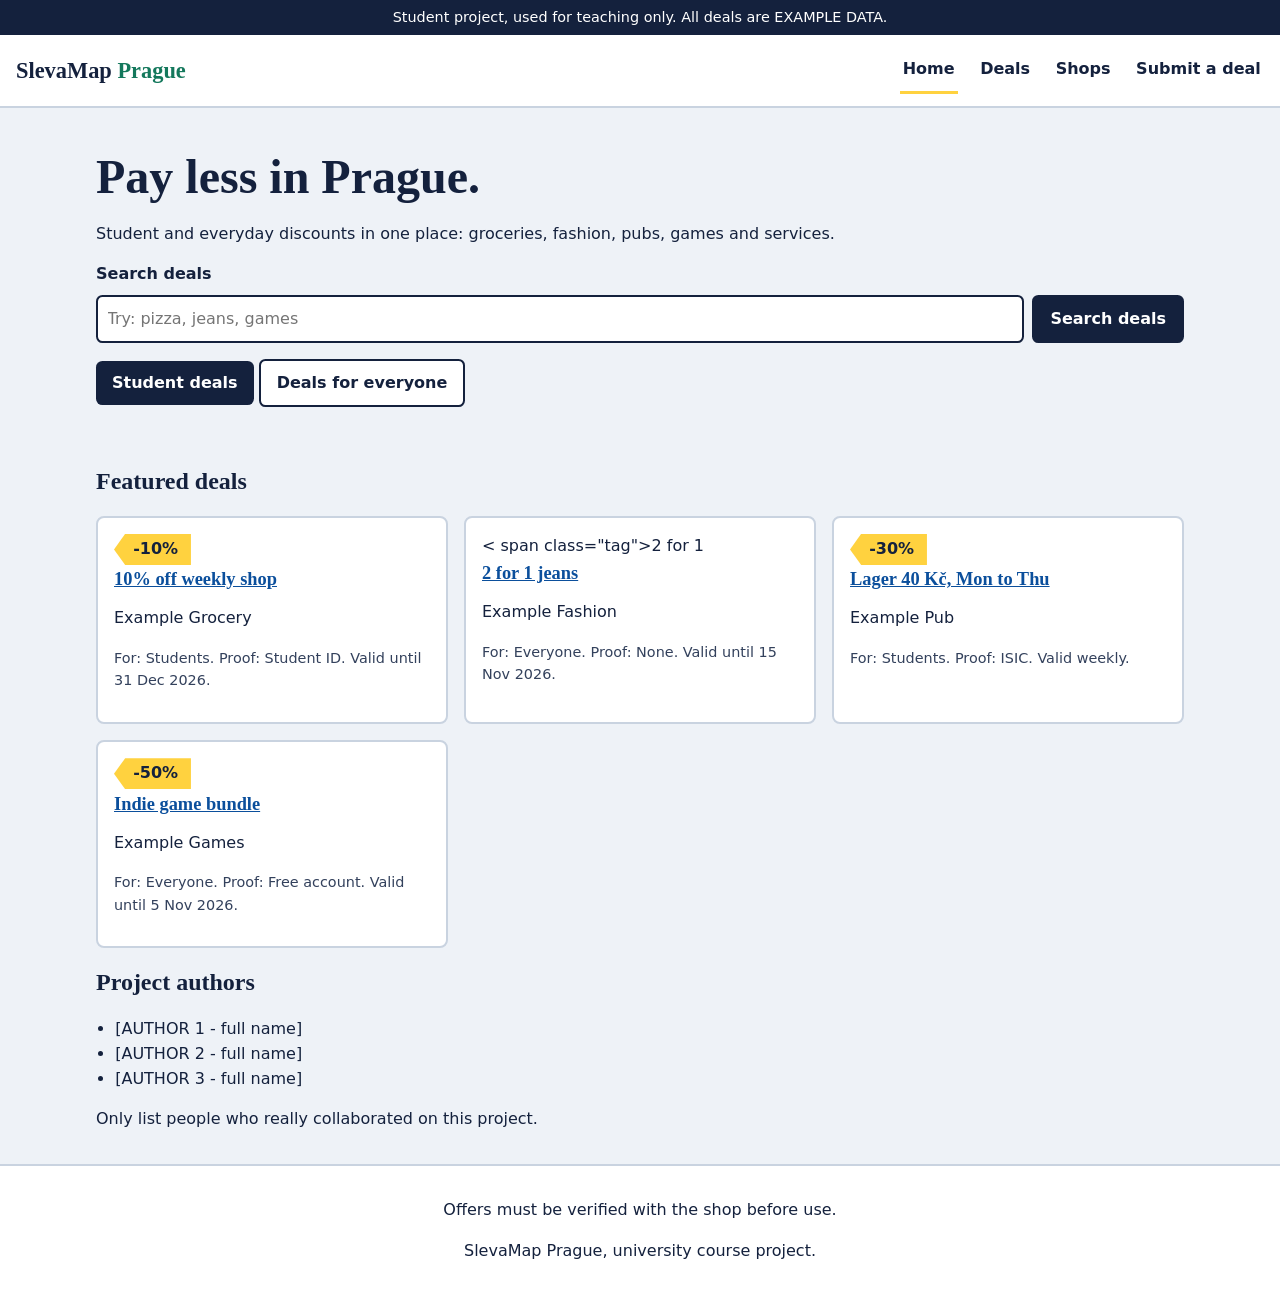
==== index.html @ b021d1d0 "Part 1: SlevaMap Prague prototype" ====
<!DOCTYPE html>
<html lang="en">
    <head>
        <meta charset="utf-8">
        <meta name="viewport" content="width=device-width, initial-scale=1">
<title>Home | SlevaMap Prague</title>
<meta name="description" content="Find student and regular discounts in Prague.">
<link rel="stylesheet" href="css/style.css">
</head>
<body>
<a class="skip" href="#main">Skip to content</a>
<p class="notice">Student project, used for teaching only. All deals are EXAMPLE DATA.</p>
<header class="top"><a class="logo" href="index.html">SlevaMap <span>Prague</span></a>
<button class="menu" aria-expanded="false" aria-controls="nav">Menu</button>
<nav id="nav" aria-label="Main"><ul><li><a href="index.html" aria-current="page">
    Home</a></li><li><a href="deals.html">Deals</a></li><li><a href="shops.html">
        Shops</a></li><li><a href="submit.html">Submit a deal</a></li></ul></nav></header>
<main id="main">
    <section class="hero">
        <h1>Pay less in Prague.</h1>
    <p>Student and everyday discounts in one place: groceries, fashion, pubs, games and services.</p>
<form class="search" action="deals.html" role="search">
    <label for="q">Search deals</label>
    <input id="q" name="q" type="search" placeholder="Try: pizza, jeans, games">
    <button>Search deals</button>
</form>
<p>
    <a class="btn" href="deals.html#student">Student deals</a>
     <a class="btn alt" href="deals.html#everyone">Deals for everyone</a></p></section>
<section aria-labelledby="f">
    <h2 id="f">Featured deals</h2>
    <ul class="grid">
        <li class="deal" data-cat="grocery" data-aud="student">
            <span class="tag">-10%</span>
            <h3>
                <a href="deal.html">10% off weekly shop</a>
            </h3>
<p>Example Grocery</p>
<p class="meta">For: Students. Proof: Student ID. Valid until 31 Dec 2026.</p>
</li><li class="deal" data-cat="fashion" data-aud="everyone"><
    span class="tag">2 for 1</span>
    <h3><a href="deal.html">2 for 1 jeans</a></h3>
<p>Example Fashion</p
    ><p class="meta">For: Everyone. Proof: None. Valid until 15 Nov 2026.</p></li>
    <li class="deal" data-cat="food" data-aud="student">
        <span class="tag">-30%</span>
        <h3><a href="deal.html">Lager 40 Kč, Mon to Thu</a></h3>
<p>Example Pub</p>
<p class="meta">For: Students. Proof: ISIC. Valid weekly.</p></li>
<li class="deal" data-cat="games" data-aud="everyone">
    <span class="tag">-50%</span>
    <h3><a href="deal.html">Indie game bundle</a></h3>
<p>Example Games</p>
<p class="meta">For: Everyone. Proof: Free account. Valid until 5 Nov 2026.</p></li></ul></section>
<section aria-labelledby="a">
    <h2 id="a">Project authors</h2><ul class="authors"><li>[AUTHOR 1 - full name]</li><li>[AUTHOR 2 - full name]</li><li>[AUTHOR 3 - full name]</li></ul>
<p>Only list people who really collaborated on this project.</p></section></main>
<footer><p>Offers must be verified with the shop before use.</p><p>SlevaMap Prague, university course project.</p></footer>
<script src="js/app.js"></script></body></html>
---- css/style.css ----
:root{--ink:#14213d;--bg:#eef2f7;--card:#fff;--tag:#ffd23f;--ok:#14785c;--line:#c9d3e0;font-size:100%}
*{box-sizing:border-box}
body{margin:0;font-family:system-ui,"Segoe UI",Arial,sans-serif;line-height:1.55;color:var(--ink);background:var(--bg)}
h1,h2,h3{font-family:Georgia,"Times New Roman",serif;line-height:1.2}
a{color:#0b4f9c}a:focus-visible,button:focus-visible,input:focus-visible,select:focus-visible{outline:3px solid #0b4f9c;outline-offset:2px}
.skip{position:absolute;left:-999px}.skip:focus{left:.5rem;top:.5rem;background:#fff;padding:.5rem;z-index:9}
.notice{margin:0;padding:.4rem 1rem;background:var(--ink);color:#fff;font-size:.9rem;text-align:center}
.top{display:flex;flex-wrap:wrap;align-items:center;justify-content:space-between;padding:.75rem 1rem;background:#fff;border-bottom:2px solid var(--line)}
.logo{font:700 1.4rem Georgia,serif;color:var(--ink);text-decoration:none}.logo span{color:var(--ok)}
.menu{font:inherit;padding:.4rem .8rem;border:2px solid var(--ink);background:#fff;border-radius:.4rem}
#nav{display:none;width:100%}#nav.open{display:block}#nav ul{list-style:none;margin:.5rem 0 0;padding:0}
#nav a{display:block;padding:.6rem .2rem;color:var(--ink);text-decoration:none;font-weight:600}#nav a[aria-current]{border-bottom:3px solid var(--tag)}
main{max-width:70rem;margin:0 auto;padding:1rem}
.hero{padding:1.5rem 0}.hero h1{font-size:2.2rem;margin:0 0 .5rem}
.search{display:flex;flex-wrap:wrap;gap:.5rem;margin:1rem 0}.search label{width:100%;font-weight:600}.search input{flex:1 1 12rem}
input,select,button{font:inherit;padding:.6rem;border:2px solid var(--ink);border-radius:.4rem;background:#fff;min-height:2.75rem}
.btn,.search button{display:inline-block;background:var(--ink);color:#fff;text-decoration:none;padding:.6rem 1rem;border-radius:.4rem;font-weight:600;cursor:pointer}
.btn.alt{background:#fff;color:var(--ink);border:2px solid var(--ink)}
.grid{list-style:none;padding:0;display:grid;gap:1rem;grid-template-columns:1fr}
.deal{position:relative;background:var(--card);border:2px solid var(--line);border-radius:.5rem;padding:1rem}
.deal h3,.deal h2{margin:.2rem 0;font-size:1.15rem}.meta{font-size:.9rem;color:#33415c}
.tag{display:inline-block;background:var(--tag);padding:.2rem .8rem .2rem 1.2rem;font-weight:700;clip-path:polygon(.7rem 0,100% 0,100% 100%,.7rem 100%,0 50%)}
.filters{display:flex;flex-wrap:wrap;gap:1rem}.filters div{display:flex;flex-direction:column}
.split{display:grid;gap:1.5rem}.map,aside{background:#fff;border:2px dashed var(--line);padding:1rem;border-radius:.5rem}
.form{display:flex;flex-direction:column;gap:.4rem}.form label{font-weight:600;margin-top:.4rem}
.detail{display:grid;gap:1.5rem}.authors{padding-left:1.2rem}
footer{padding:1rem;text-align:center;border-top:2px solid var(--line);background:#fff}
@media(min-width:48em){.menu{display:none}#nav{display:block;width:auto}#nav ul{display:flex;gap:1.2rem;margin:0}
.grid{grid-template-columns:repeat(2,1fr)}.split{grid-template-columns:2fr 1fr}.detail{grid-template-columns:2fr 1fr}.hero h1{font-size:3rem}}
@media(min-width:75em){.grid{grid-template-columns:repeat(3,1fr)}}
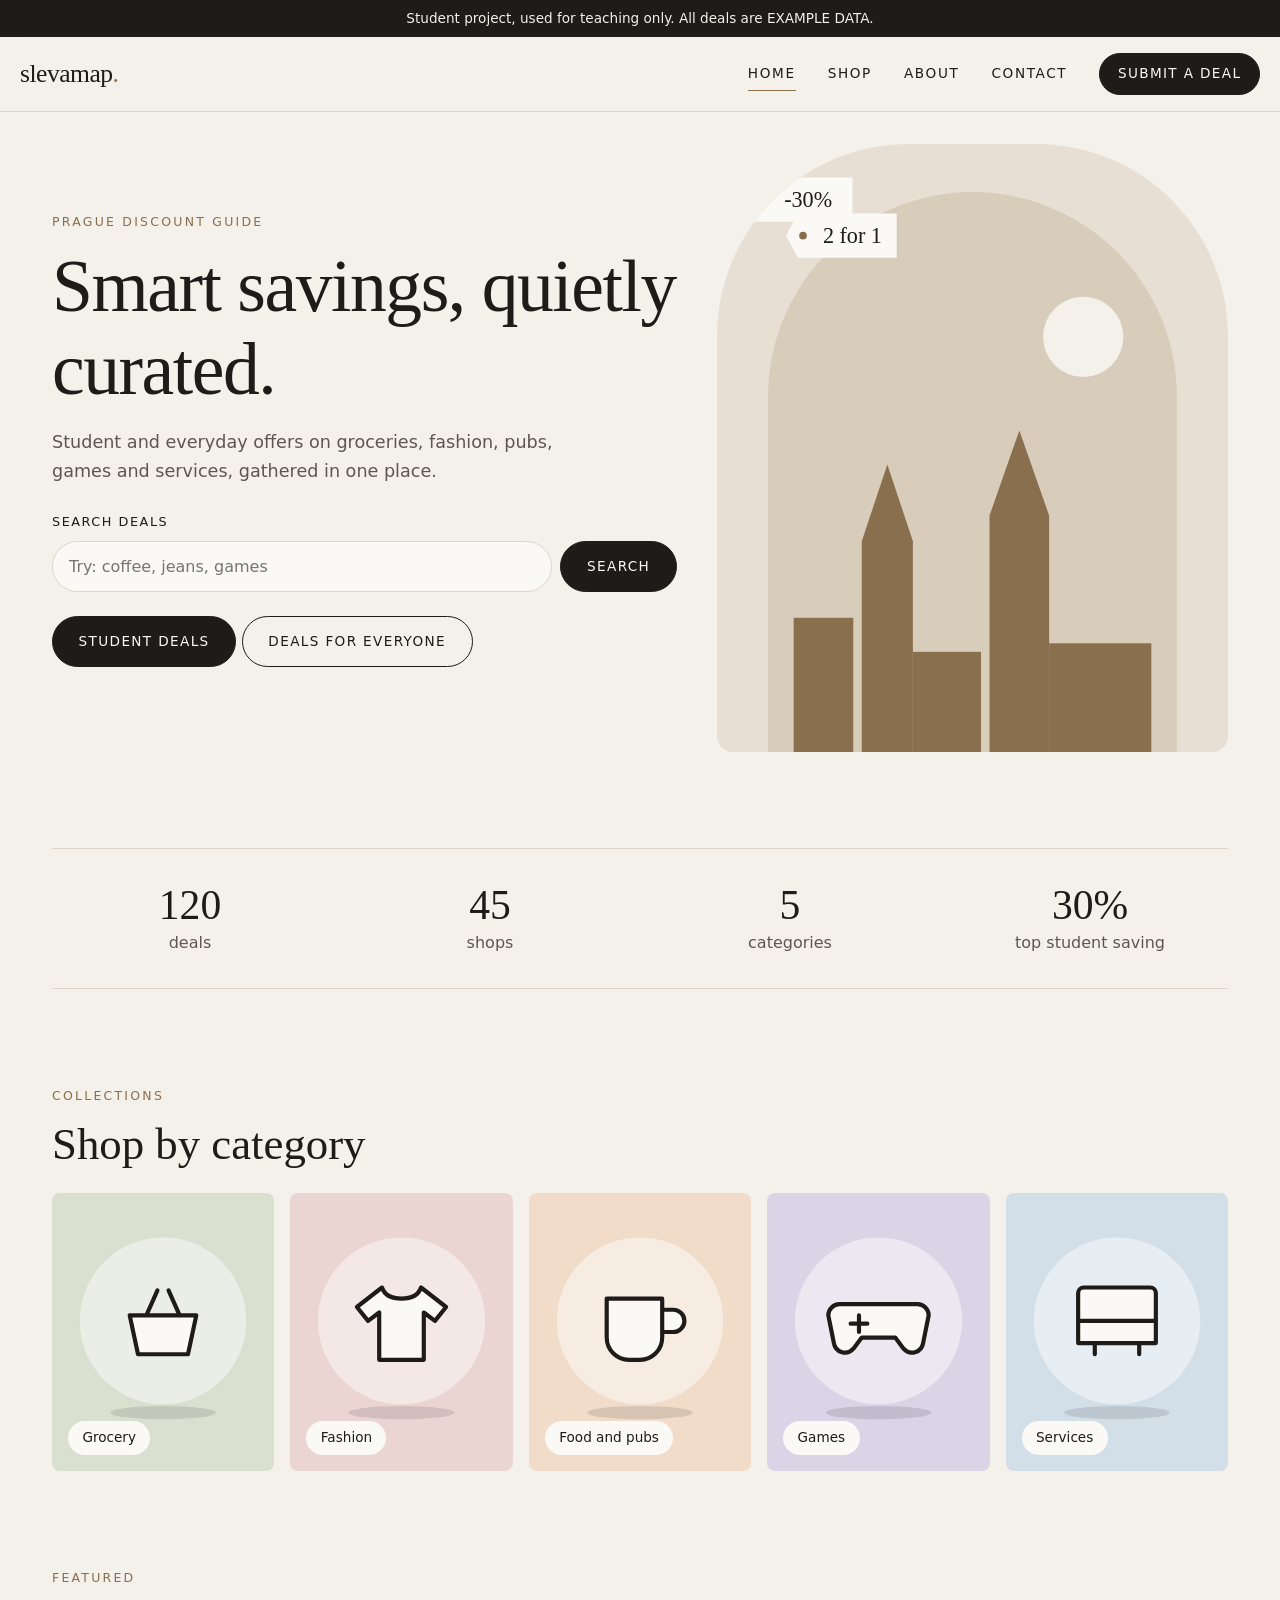
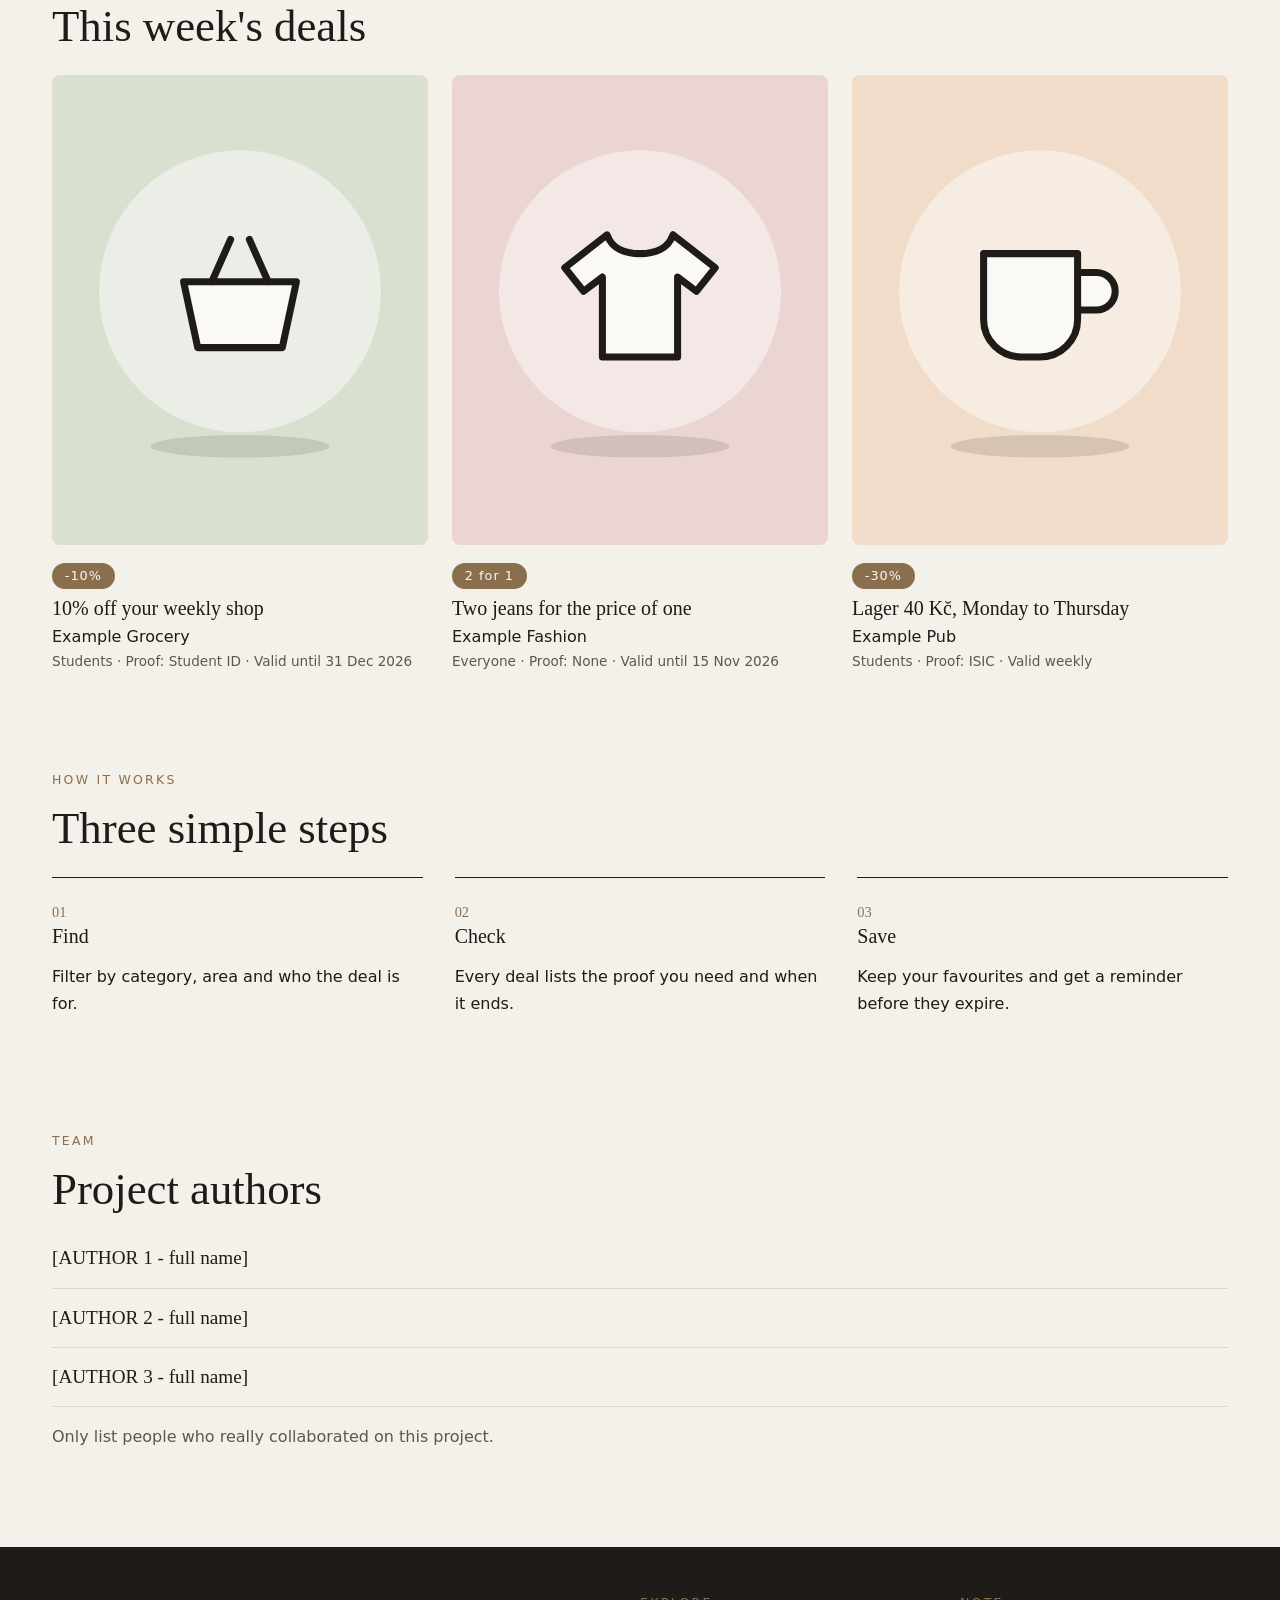
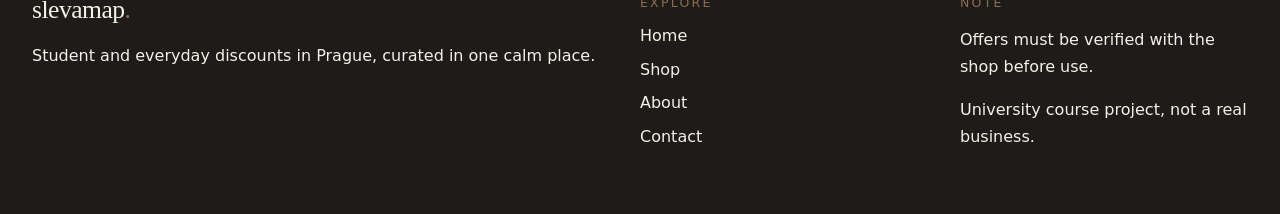
==== commit 10e54edd: "Part 1: SlevaMap Prague prototype" ====
--- a/index.html
+++ b/index.html
@@ -1,59 +1,26 @@
 <!DOCTYPE html>
-<html lang="en">
-    <head>
-        <meta charset="utf-8">
-        <meta name="viewport" content="width=device-width, initial-scale=1">
-<title>Home | SlevaMap Prague</title>
-<meta name="description" content="Find student and regular discounts in Prague.">
-<link rel="stylesheet" href="css/style.css">
-</head>
-<body>
+<html lang="en"><head><meta charset="utf-8"><meta name="viewport" content="width=device-width, initial-scale=1">
+<title>Home | SlevaMap Prague</title><meta name="description" content="Student and everyday discounts in Prague, curated in one calm place.">
+<link rel="stylesheet" href="css/style.css"></head><body>
 <a class="skip" href="#main">Skip to content</a>
 <p class="notice">Student project, used for teaching only. All deals are EXAMPLE DATA.</p>
-<header class="top"><a class="logo" href="index.html">SlevaMap <span>Prague</span></a>
+<header class="top"><a class="logo" href="index.html">slevamap<span>.</span></a>
 <button class="menu" aria-expanded="false" aria-controls="nav">Menu</button>
-<nav id="nav" aria-label="Main"><ul><li><a href="index.html" aria-current="page">
-    Home</a></li><li><a href="deals.html">Deals</a></li><li><a href="shops.html">
-        Shops</a></li><li><a href="submit.html">Submit a deal</a></li></ul></nav></header>
-<main id="main">
-    <section class="hero">
-        <h1>Pay less in Prague.</h1>
-    <p>Student and everyday discounts in one place: groceries, fashion, pubs, games and services.</p>
-<form class="search" action="deals.html" role="search">
-    <label for="q">Search deals</label>
-    <input id="q" name="q" type="search" placeholder="Try: pizza, jeans, games">
-    <button>Search deals</button>
-</form>
-<p>
-    <a class="btn" href="deals.html#student">Student deals</a>
-     <a class="btn alt" href="deals.html#everyone">Deals for everyone</a></p></section>
-<section aria-labelledby="f">
-    <h2 id="f">Featured deals</h2>
-    <ul class="grid">
-        <li class="deal" data-cat="grocery" data-aud="student">
-            <span class="tag">-10%</span>
-            <h3>
-                <a href="deal.html">10% off weekly shop</a>
-            </h3>
-<p>Example Grocery</p>
-<p class="meta">For: Students. Proof: Student ID. Valid until 31 Dec 2026.</p>
-</li><li class="deal" data-cat="fashion" data-aud="everyone"><
-    span class="tag">2 for 1</span>
-    <h3><a href="deal.html">2 for 1 jeans</a></h3>
-<p>Example Fashion</p
-    ><p class="meta">For: Everyone. Proof: None. Valid until 15 Nov 2026.</p></li>
-    <li class="deal" data-cat="food" data-aud="student">
-        <span class="tag">-30%</span>
-        <h3><a href="deal.html">Lager 40 Kč, Mon to Thu</a></h3>
-<p>Example Pub</p>
-<p class="meta">For: Students. Proof: ISIC. Valid weekly.</p></li>
-<li class="deal" data-cat="games" data-aud="everyone">
-    <span class="tag">-50%</span>
-    <h3><a href="deal.html">Indie game bundle</a></h3>
-<p>Example Games</p>
-<p class="meta">For: Everyone. Proof: Free account. Valid until 5 Nov 2026.</p></li></ul></section>
-<section aria-labelledby="a">
-    <h2 id="a">Project authors</h2><ul class="authors"><li>[AUTHOR 1 - full name]</li><li>[AUTHOR 2 - full name]</li><li>[AUTHOR 3 - full name]</li></ul>
-<p>Only list people who really collaborated on this project.</p></section></main>
-<footer><p>Offers must be verified with the shop before use.</p><p>SlevaMap Prague, university course project.</p></footer>
+<nav id="nav" aria-label="Main"><ul><li><a href="index.html" aria-current="page">Home</a></li><li><a href="deals.html">Shop</a></li><li><a href="about.html">About</a></li><li><a href="contact.html">Contact</a></li></ul><a class="btn small-btn" href="contact.html#submit">Submit a deal</a></nav></header>
+<main id="main"><section class="hero"><div class="hero-text"><p class="eyebrow">Prague discount guide</p><h1>Smart savings, quietly curated.</h1>
+<p>Student and everyday offers on groceries, fashion, pubs, games and services, gathered in one place.</p>
+<form class="search" action="deals.html" role="search"><label for="q">Search deals</label><input id="q" name="q" type="search" placeholder="Try: coffee, jeans, games"><button>Search</button></form>
+<p><a class="btn" href="deals.html#student">Student deals</a> <a class="btn alt" href="deals.html#everyone">Deals for everyone</a></p></div>
+<img class="hero-art" src="images/hero.svg" alt="Price tags floating over the Prague skyline" width="600" height="720"></section>
+<section class="stats" aria-label="Site numbers (example data)"><ul><li><strong data-count="120">0</strong>deals</li><li><strong data-count="45">0</strong>shops</li><li><strong data-count="5">0</strong>categories</li><li><strong data-count="30" data-suffix="%">0</strong>top student saving</li></ul></section>
+<section aria-labelledby="c"><p class="eyebrow">Collections</p><h2 id="c">Shop by category</h2><ul class="tiles"><li><a class="tile" href="deals.html#grocery"><img src="images/grocery-art.svg" alt="" width="400" height="500" loading="lazy"><span>Grocery</span></a></li><li><a class="tile" href="deals.html#fashion"><img src="images/fashion-art.svg" alt="" width="400" height="500" loading="lazy"><span>Fashion</span></a></li><li><a class="tile" href="deals.html#food"><img src="images/food-art.svg" alt="" width="400" height="500" loading="lazy"><span>Food and pubs</span></a></li><li><a class="tile" href="deals.html#games"><img src="images/games-art.svg" alt="" width="400" height="500" loading="lazy"><span>Games</span></a></li><li><a class="tile" href="deals.html#services"><img src="images/services-art.svg" alt="" width="400" height="500" loading="lazy"><span>Services</span></a></li></ul></section>
+<section aria-labelledby="f"><p class="eyebrow">Featured</p><h2 id="f">This week's deals</h2><ul class="grid"><li class="deal" data-cat="grocery" data-aud="student"><a class="media" href="deal.html" tabindex="-1" aria-hidden="true"><img src="images/grocery-art.svg" alt="" width="400" height="500" loading="lazy"></a>
+<div class="body"><span class="tag">-10%</span><h3><a href="deal.html">10% off your weekly shop</a></h3><p>Example Grocery</p><p class="meta">Students · Proof: Student ID · Valid until 31 Dec 2026</p></div></li><li class="deal" data-cat="fashion" data-aud="everyone"><a class="media" href="deal.html" tabindex="-1" aria-hidden="true"><img src="images/fashion-art.svg" alt="" width="400" height="500" loading="lazy"></a>
+<div class="body"><span class="tag">2 for 1</span><h3><a href="deal.html">Two jeans for the price of one</a></h3><p>Example Fashion</p><p class="meta">Everyone · Proof: None · Valid until 15 Nov 2026</p></div></li><li class="deal" data-cat="food" data-aud="student"><a class="media" href="deal.html" tabindex="-1" aria-hidden="true"><img src="images/food-art.svg" alt="" width="400" height="500" loading="lazy"></a>
+<div class="body"><span class="tag">-30%</span><h3><a href="deal.html">Lager 40 Kč, Monday to Thursday</a></h3><p>Example Pub</p><p class="meta">Students · Proof: ISIC · Valid weekly</p></div></li></ul></section>
+<section aria-labelledby="h"><p class="eyebrow">How it works</p><h2 id="h">Three simple steps</h2><ol class="steps"><li><span class="num">01</span><h3>Find</h3><p>Filter by category, area and who the deal is for.</p></li><li><span class="num">02</span><h3>Check</h3><p>Every deal lists the proof you need and when it ends.</p></li><li><span class="num">03</span><h3>Save</h3><p>Keep your favourites and get a reminder before they expire.</p></li></ol></section>
+<section aria-labelledby="a"><p class="eyebrow">Team</p><h2 id="a">Project authors</h2><ul class="authors"><li>[AUTHOR 1 - full name]</li><li>[AUTHOR 2 - full name]</li><li>[AUTHOR 3 - full name]</li></ul>
+<p class="muted">Only list people who really collaborated on this project.</p></section></main>
+<footer><div class="foot"><div><a class="logo" href="index.html">slevamap<span>.</span></a><p>Student and everyday discounts in Prague, curated in one calm place.</p></div>
+<nav aria-label="Footer"><h2>Explore</h2><ul><li><a href="index.html" aria-current="page">Home</a></li><li><a href="deals.html">Shop</a></li><li><a href="about.html">About</a></li><li><a href="contact.html">Contact</a></li></ul></nav><div><h2>Note</h2><p>Offers must be verified with the shop before use.</p><p>University course project, not a real business.</p></div></div></footer>
 <script src="js/app.js"></script></body></html>
--- a/css/style.css
+++ b/css/style.css
@@ -1,30 +1,148 @@
-:root{--ink:#14213d;--bg:#eef2f7;--card:#fff;--tag:#ffd23f;--ok:#14785c;--line:#c9d3e0;font-size:100%}
-*{box-sizing:border-box}
-body{margin:0;font-family:system-ui,"Segoe UI",Arial,sans-serif;line-height:1.55;color:var(--ink);background:var(--bg)}
-h1,h2,h3{font-family:Georgia,"Times New Roman",serif;line-height:1.2}
-a{color:#0b4f9c}a:focus-visible,button:focus-visible,input:focus-visible,select:focus-visible{outline:3px solid #0b4f9c;outline-offset:2px}
-.skip{position:absolute;left:-999px}.skip:focus{left:.5rem;top:.5rem;background:#fff;padding:.5rem;z-index:9}
-.notice{margin:0;padding:.4rem 1rem;background:var(--ink);color:#fff;font-size:.9rem;text-align:center}
-.top{display:flex;flex-wrap:wrap;align-items:center;justify-content:space-between;padding:.75rem 1rem;background:#fff;border-bottom:2px solid var(--line)}
-.logo{font:700 1.4rem Georgia,serif;color:var(--ink);text-decoration:none}.logo span{color:var(--ok)}
-.menu{font:inherit;padding:.4rem .8rem;border:2px solid var(--ink);background:#fff;border-radius:.4rem}
-#nav{display:none;width:100%}#nav.open{display:block}#nav ul{list-style:none;margin:.5rem 0 0;padding:0}
-#nav a{display:block;padding:.6rem .2rem;color:var(--ink);text-decoration:none;font-weight:600}#nav a[aria-current]{border-bottom:3px solid var(--tag)}
-main{max-width:70rem;margin:0 auto;padding:1rem}
-.hero{padding:1.5rem 0}.hero h1{font-size:2.2rem;margin:0 0 .5rem}
-.search{display:flex;flex-wrap:wrap;gap:.5rem;margin:1rem 0}.search label{width:100%;font-weight:600}.search input{flex:1 1 12rem}
-input,select,button{font:inherit;padding:.6rem;border:2px solid var(--ink);border-radius:.4rem;background:#fff;min-height:2.75rem}
-.btn,.search button{display:inline-block;background:var(--ink);color:#fff;text-decoration:none;padding:.6rem 1rem;border-radius:.4rem;font-weight:600;cursor:pointer}
-.btn.alt{background:#fff;color:var(--ink);border:2px solid var(--ink)}
-.grid{list-style:none;padding:0;display:grid;gap:1rem;grid-template-columns:1fr}
-.deal{position:relative;background:var(--card);border:2px solid var(--line);border-radius:.5rem;padding:1rem}
-.deal h3,.deal h2{margin:.2rem 0;font-size:1.15rem}.meta{font-size:.9rem;color:#33415c}
-.tag{display:inline-block;background:var(--tag);padding:.2rem .8rem .2rem 1.2rem;font-weight:700;clip-path:polygon(.7rem 0,100% 0,100% 100%,.7rem 100%,0 50%)}
-.filters{display:flex;flex-wrap:wrap;gap:1rem}.filters div{display:flex;flex-direction:column}
-.split{display:grid;gap:1.5rem}.map,aside{background:#fff;border:2px dashed var(--line);padding:1rem;border-radius:.5rem}
-.form{display:flex;flex-direction:column;gap:.4rem}.form label{font-weight:600;margin-top:.4rem}
-.detail{display:grid;gap:1.5rem}.authors{padding-left:1.2rem}
-footer{padding:1rem;text-align:center;border-top:2px solid var(--line);background:#fff}
-@media(min-width:48em){.menu{display:none}#nav{display:block;width:auto}#nav ul{display:flex;gap:1.2rem;margin:0}
-.grid{grid-template-columns:repeat(2,1fr)}.split{grid-template-columns:2fr 1fr}.detail{grid-template-columns:2fr 1fr}.hero h1{font-size:3rem}}
-@media(min-width:75em){.grid{grid-template-columns:repeat(3,1fr)}}
+/* ==========================================================================
+   SlevaMap Prague - editorial, minimal-luxury style (mobile-first)
+   1 tokens  2 base  3 header  4 sections  5 cards  6 forms  7 footer
+   8 animation  9 breakpoints
+   ========================================================================== */
+
+/* 1. TOKENS: warm neutrals, one walnut accent, generous spacing -------------- */
+:root {
+  --bg     : #f4f0ea;                    /* ivory page background        */
+  --paper  : #fbf9f5;                    /* cards and inputs             */
+  --ink    : #1e1b18;                    /* near-black text              */
+  --muted  : #5e574f;                    /* secondary text (AA contrast) */
+  --line   : #ddd5ca;                    /* hairline borders             */
+  --accent : #8a6f4e;                    /* walnut                       */
+  --gap    : clamp(3rem, 8vw, 6rem);     /* space between sections       */
+  --ease   : cubic-bezier(.2, .7, .2, 1);
+}
+
+/* 2. BASE -------------------------------------------------------------------- */
+* { box-sizing: border-box; }
+html { scroll-behavior: smooth; }
+body { margin: 0; font: 1rem/1.7 system-ui, "Segoe UI", Arial, sans-serif; color: var(--ink); background: var(--bg); }
+h1, h2, h3 { font-family: Georgia, "Times New Roman", serif; font-weight: 400; line-height: 1.12; margin: 0 0 .6rem; }
+h1 { font-size: clamp(2.4rem, 7vw, 4.6rem); letter-spacing: -.02em; }
+h2 { font-size: clamp(1.8rem, 4vw, 2.8rem); }
+h3 { font-size: 1.25rem; }
+img { display: block; max-width: 100%; height: auto; }
+a { color: inherit; }
+:focus-visible { outline: 3px solid var(--accent); outline-offset: 3px; }
+.skip { position: absolute; left: -999px; }
+.skip:focus { left: .5rem; top: .5rem; z-index: 99; padding: .5rem; background: #fff; }
+.eyebrow { margin: 0 0 .8rem; font-size: .78rem; letter-spacing: .18em; text-transform: uppercase; color: var(--accent); }
+.muted, .meta { color: var(--muted); }
+main { max-width: 76rem; margin: 0 auto; padding: 0 1.25rem; }
+main > section, main > .grid, main > .split, main > .detail { margin-block: var(--gap); }
+main > .eyebrow { margin-top: 3rem; }
+ul, ol { list-style: none; margin: 0; padding: 0; }
+
+/* 3. HEADER (Flex) ----------------------------------------------------------- */
+.notice { margin: 0; padding: .45rem 1rem; text-align: center; font-size: .85rem; color: var(--bg); background: var(--ink); }
+.top { position: sticky; top: 0; z-index: 10; display: flex; flex-wrap: wrap; align-items: center; justify-content: space-between;
+       padding: 1rem 1.25rem; background: rgba(244, 240, 234, .92); backdrop-filter: blur(8px); border-bottom: 1px solid var(--line); transition: padding .3s; }
+.top.small { padding-block: .5rem; }
+.logo { font: 400 1.6rem Georgia, serif; text-decoration: none; letter-spacing: -.02em; }
+.logo span { color: var(--accent); }
+.menu { padding: .5rem 1rem; font: inherit; color: var(--ink); background: none; border: 1px solid var(--ink); border-radius: 2rem; }
+#nav { display: none; width: 100%; }
+#nav.open { display: block; padding-bottom: 1rem; }
+#nav a:not(.btn) { display: block; padding: .6rem 0; font-size: .85rem; letter-spacing: .12em; text-transform: uppercase; text-decoration: none; }
+#nav a[aria-current] { border-bottom: 1px solid var(--accent); }
+#progress { position: fixed; top: 0; left: 0; z-index: 20; width: 0; height: 3px; background: var(--accent); }
+
+/* 4. SECTIONS ---------------------------------------------------------------- */
+.hero { display: grid; gap: 2.5rem; align-items: center; margin-top: 2rem; }
+.hero-text > p:not(.eyebrow) { max-width: 34rem; font-size: 1.1rem; color: var(--muted); }
+.hero-art { width: 100%; max-height: 38rem; object-fit: cover; border-radius: 12rem 12rem 1rem 1rem; }   /* arch-shaped picture */
+.search { display: flex; flex-wrap: wrap; gap: .5rem; margin: 1.5rem 0; }
+.search label { width: 100%; font-size: .8rem; letter-spacing: .12em; text-transform: uppercase; }
+.search input { flex: 1 1 12rem; }
+.stats ul { display: grid; grid-template-columns: repeat(2, 1fr); gap: 1.5rem; padding-block: 2rem; text-align: center; border-block: 1px solid var(--line); color: var(--muted); }
+.stats strong { display: block; font: 400 2.6rem Georgia, serif; color: var(--ink); }
+.tiles { display: grid; grid-template-columns: repeat(2, 1fr); gap: 1rem; margin-top: 1.5rem; }                /* Grid */
+.tile { position: relative; display: block; overflow: hidden; border-radius: .5rem; text-decoration: none; }
+.tile span { position: absolute; left: 1rem; bottom: 1rem; padding: .35rem .9rem; font-size: .85rem; background: var(--paper); border-radius: 2rem; }
+.steps { display: grid; gap: 2rem; margin-top: 1.5rem; }
+.steps li { padding-top: 1.2rem; border-top: 1px solid var(--ink); }
+.num { font: 400 .9rem Georgia, serif; color: var(--accent); }
+.authors { margin-top: 1rem; }
+.authors li { padding: .8rem 0; border-bottom: 1px solid var(--line); font-family: Georgia, serif; font-size: 1.2rem; }
+.crumb { margin-top: 2rem; font-size: .85rem; color: var(--muted); }
+.detail { display: grid; gap: 2.5rem; }
+.big { width: 100%; border-radius: .5rem; }
+.facts { display: grid; grid-template-columns: 8rem 1fr; gap: .6rem 1rem; margin: 1.5rem 0; padding-block: 1.2rem; border-block: 1px solid var(--line); }
+.facts dt { font-size: .78rem; letter-spacing: .14em; text-transform: uppercase; color: var(--muted); }
+.facts dd { margin: 0; }
+address { margin-top: 1.5rem; font-style: normal; color: var(--muted); }
+.map, aside { padding: 1.5rem; border: 1px dashed var(--accent); border-radius: .5rem; color: var(--muted); }
+.map { margin-block: 3rem; }
+
+/* 5. CARDS and BUTTONS ------------------------------------------------------- */
+.grid { display: grid; grid-template-columns: 1fr; gap: 2.5rem 1.5rem; margin-top: 1.5rem; }
+.deal .media { display: block; overflow: hidden; border-radius: .5rem; }
+.deal img, .tile img { width: 100%; aspect-ratio: 4 / 5; object-fit: cover; transition: transform .8s var(--ease); }
+.deal:hover img, .tile:hover img { transform: scale(1.06); }              /* slow image zoom */
+.deal .body { padding-top: 1rem; }
+.deal h3 { margin: .5rem 0 .2rem; }
+.deal h3 a { text-decoration: none; background: linear-gradient(var(--ink), var(--ink)) 0 100% / 0 1px no-repeat; transition: background-size .5s var(--ease); }
+.deal h3 a:hover { background-size: 100% 1px; }                         /* underline draws in */
+.deal p { margin: 0; }
+.meta { font-size: .85rem; }
+.tag { display: inline-block; padding: .15rem .8rem; font-size: .8rem; letter-spacing: .08em; color: var(--paper); background: var(--accent); border-radius: 2rem; }
+.btn, .search button { display: inline-block; padding: .8rem 1.6rem; font: inherit; font-size: .85rem; letter-spacing: .1em; text-transform: uppercase; text-decoration: none; cursor: pointer;
+                        color: var(--paper); background: var(--ink); border: 1px solid var(--ink); border-radius: 3rem; transition: background .3s, color .3s; }
+.btn:hover, .search button:hover { background: var(--accent); border-color: var(--accent); }
+.btn.alt { color: var(--ink); background: transparent; }
+.btn.alt:hover { color: var(--paper); background: var(--ink); }
+.small-btn { padding: .5rem 1.1rem; margin-top: .5rem; }
+
+/* 6. FORMS ------------------------------------------------------------------- */
+input, select { min-height: 2.9rem; padding: .6rem 1rem; font: inherit; color: var(--ink); background: var(--paper); border: 1px solid var(--line); border-radius: 2rem; }
+.filters { display: flex; flex-wrap: wrap; gap: 1.5rem; margin-top: 1rem; }
+.filters div, .form { display: flex; flex-direction: column; }
+.filters label, .form label { margin: .8rem 0 .3rem; font-size: .78rem; letter-spacing: .14em; text-transform: uppercase; color: var(--muted); }
+.form .btn { margin-top: 1.5rem; align-self: flex-start; }
+.split { display: grid; gap: 3rem; }
+
+/* 7. FOOTER ------------------------------------------------------------------ */
+footer { margin-top: var(--gap); padding: 3rem 1.25rem; color: var(--bg); background: var(--ink); }
+.foot { display: grid; gap: 2rem; max-width: 76rem; margin: 0 auto; }
+footer h2 { font: 400 .78rem system-ui, sans-serif; letter-spacing: .18em; text-transform: uppercase; color: var(--accent); }
+footer a { text-decoration: none; }
+footer li { padding: .2rem 0; }
+
+/* 8. ANIMATION --------------------------------------------------------------- */
+.hero-text > * { opacity: 0; animation: rise .9s var(--ease) forwards; }          /* load sequence */
+.hero-text > :nth-child(2) { animation-delay: .12s; }
+.hero-text > :nth-child(3) { animation-delay: .24s; }
+.hero-text > :nth-child(4) { animation-delay: .36s; }
+.hero-text > :nth-child(5) { animation-delay: .48s; }
+.hero-art { animation: reveal 1.4s var(--ease) both; }                              /* arch image unrolls */
+@keyframes rise   { from { opacity: 0; transform: translateY(1.5rem); } to { opacity: 1; transform: none; } }
+@keyframes reveal { from { clip-path: inset(100% 0 0 0); } to { clip-path: inset(0); } }
+.reveal { opacity: 0; transform: translateY(2.5rem); transition: opacity .9s var(--ease), transform .9s var(--ease); transition-delay: calc(var(--i, 0) * 110ms); }
+.reveal.in { opacity: 1; transform: none; }
+@media (prefers-reduced-motion: reduce) {
+  *, *::before, *::after { animation: none !important; transition: none !important; }
+  .reveal, .hero-text > * { opacity: 1; transform: none; }
+}
+
+/* 9. BREAKPOINTS ------------------------------------------------------------- */
+@media (min-width: 48em) {                                   /* tablet */
+  .menu { display: none; }
+  #nav { display: flex; align-items: center; gap: 2rem; width: auto; }
+  #nav ul { display: flex; gap: 2rem; }
+  #nav a:not(.btn) { padding: .3rem 0; }
+  .small-btn { margin-top: 0; }
+  .hero { grid-template-columns: 1.1fr .9fr; }
+  .grid { grid-template-columns: repeat(2, 1fr); }
+  .tiles { grid-template-columns: repeat(3, 1fr); }
+  .steps { grid-template-columns: repeat(3, 1fr); }
+  .stats ul { grid-template-columns: repeat(4, 1fr); }
+  .split, .detail { grid-template-columns: 1.3fr 1fr; }
+  .foot { grid-template-columns: 2fr 1fr 1fr; }
+}
+@media (min-width: 75em) {                                   /* desktop */
+  .grid { grid-template-columns: repeat(3, 1fr); }
+  .tiles { grid-template-columns: repeat(5, 1fr); }
+}
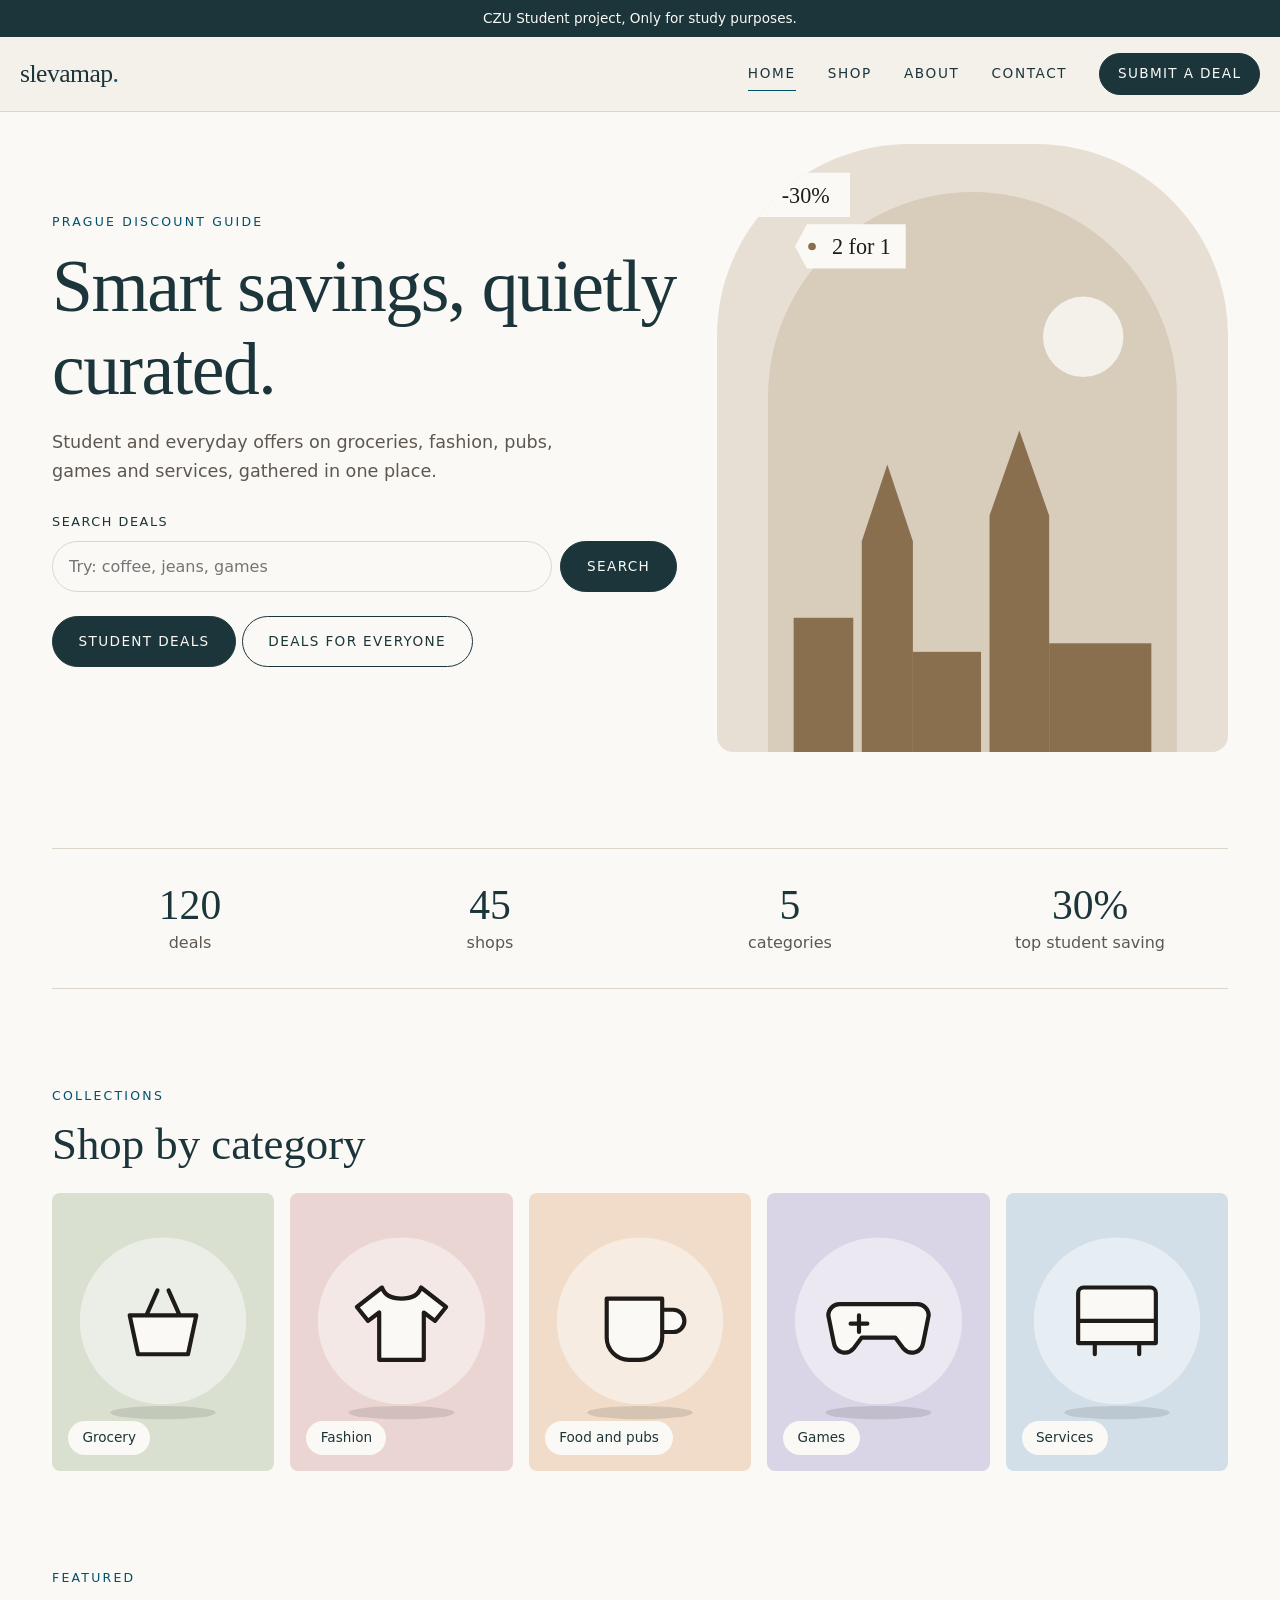
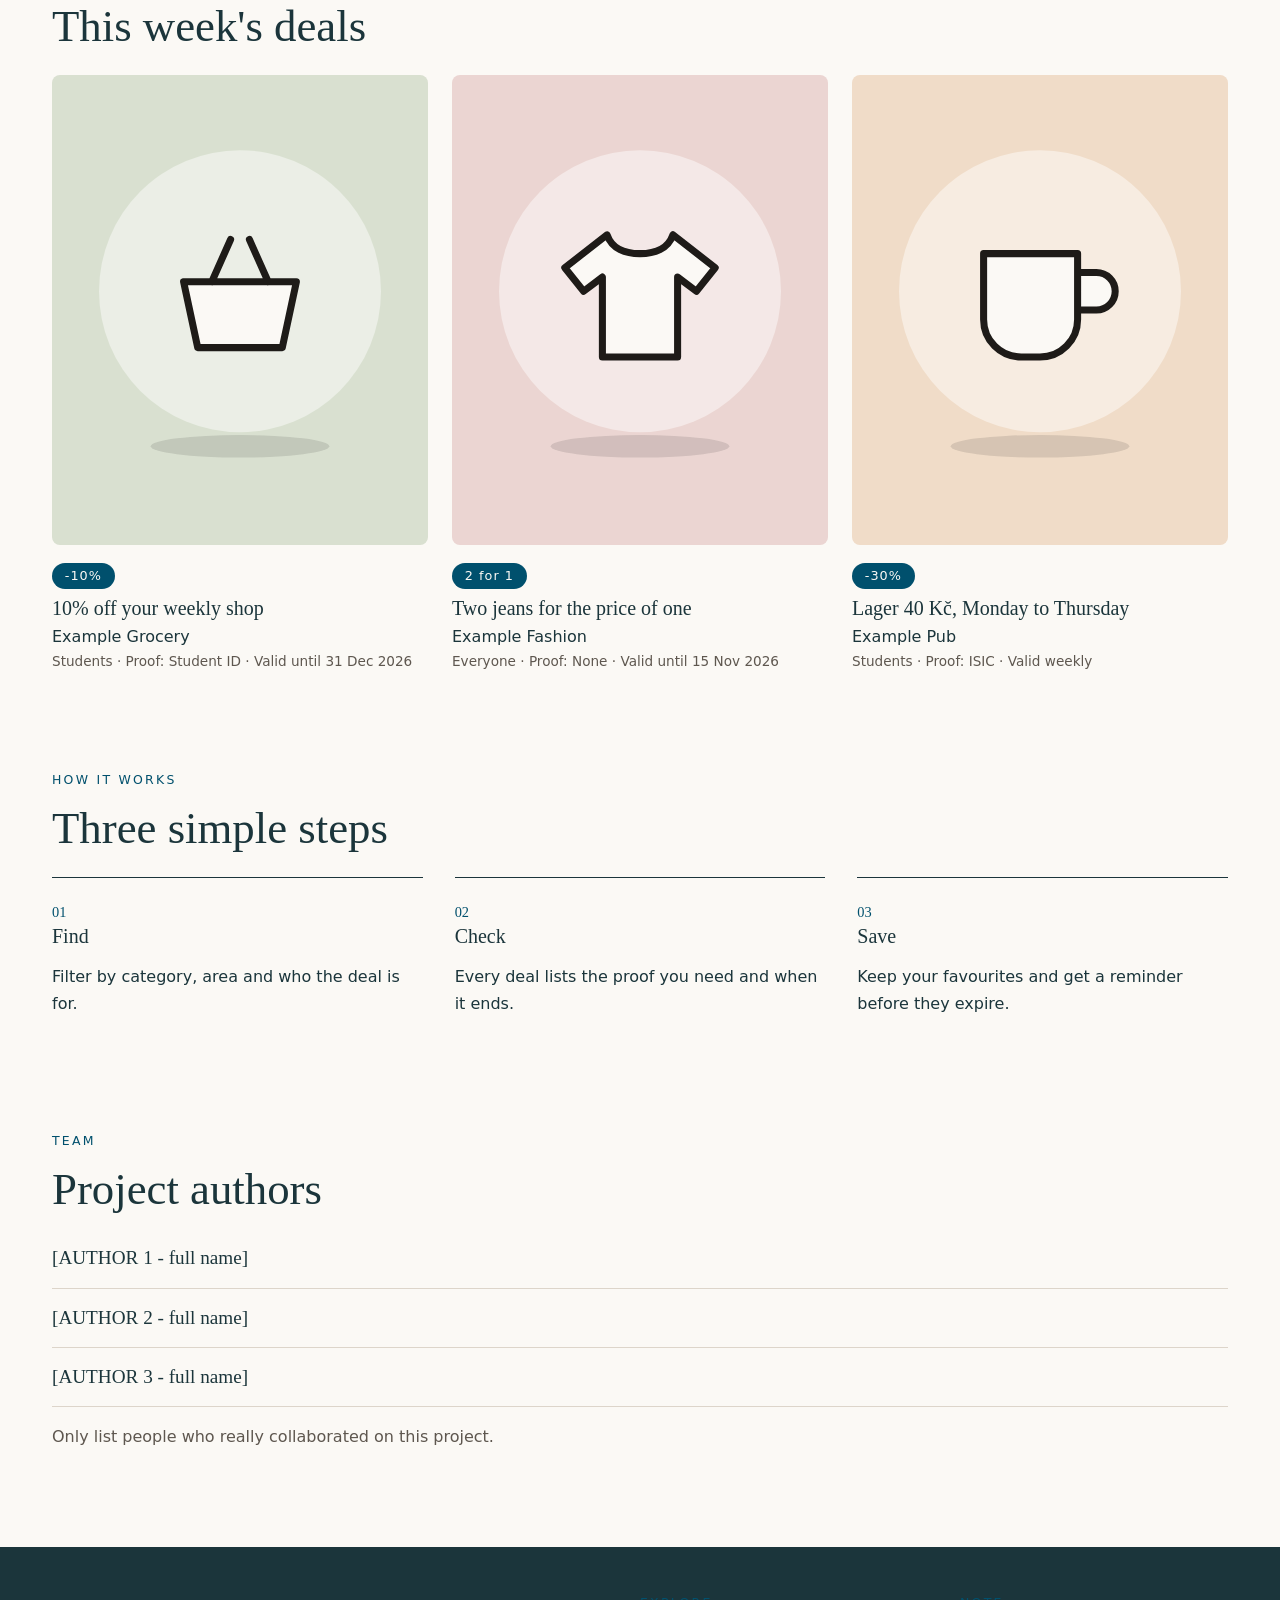
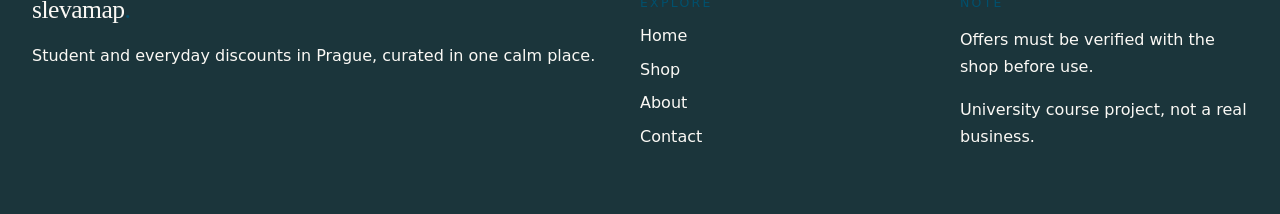
==== commit afca9e04: "Short note on what changed" ====
--- a/index.html
+++ b/index.html
@@ -3,7 +3,7 @@
 <title>Home | SlevaMap Prague</title><meta name="description" content="Student and everyday discounts in Prague, curated in one calm place.">
 <link rel="stylesheet" href="css/style.css"></head><body>
 <a class="skip" href="#main">Skip to content</a>
-<p class="notice">Student project, used for teaching only. All deals are EXAMPLE DATA.</p>
+<p class="notice">CZU Student project, Only for study purposes.</p>
 <header class="top"><a class="logo" href="index.html">slevamap<span>.</span></a>
 <button class="menu" aria-expanded="false" aria-controls="nav">Menu</button>
 <nav id="nav" aria-label="Main"><ul><li><a href="index.html" aria-current="page">Home</a></li><li><a href="deals.html">Shop</a></li><li><a href="about.html">About</a></li><li><a href="contact.html">Contact</a></li></ul><a class="btn small-btn" href="contact.html#submit">Submit a deal</a></nav></header>
--- a/css/style.css
+++ b/css/style.css
@@ -6,12 +6,12 @@
 
 /* 1. TOKENS: warm neutrals, one walnut accent, generous spacing -------------- */
 :root {
-  --bg     : #f4f0ea;                    /* ivory page background        */
+  --bg     : #fbf9f5;                    /* ivory page background        */
   --paper  : #fbf9f5;                    /* cards and inputs             */
-  --ink    : #1e1b18;                    /* near-black text              */
+  --ink    : #1b353b;                    /* near-black text              */
   --muted  : #5e574f;                    /* secondary text (AA contrast) */
   --line   : #ddd5ca;                    /* hairline borders             */
-  --accent : #8a6f4e;                    /* walnut                       */
+  --accent : #00506d;                    /* walnut                       */
   --gap    : clamp(3rem, 8vw, 6rem);     /* space between sections       */
   --ease   : cubic-bezier(.2, .7, .2, 1);
 }
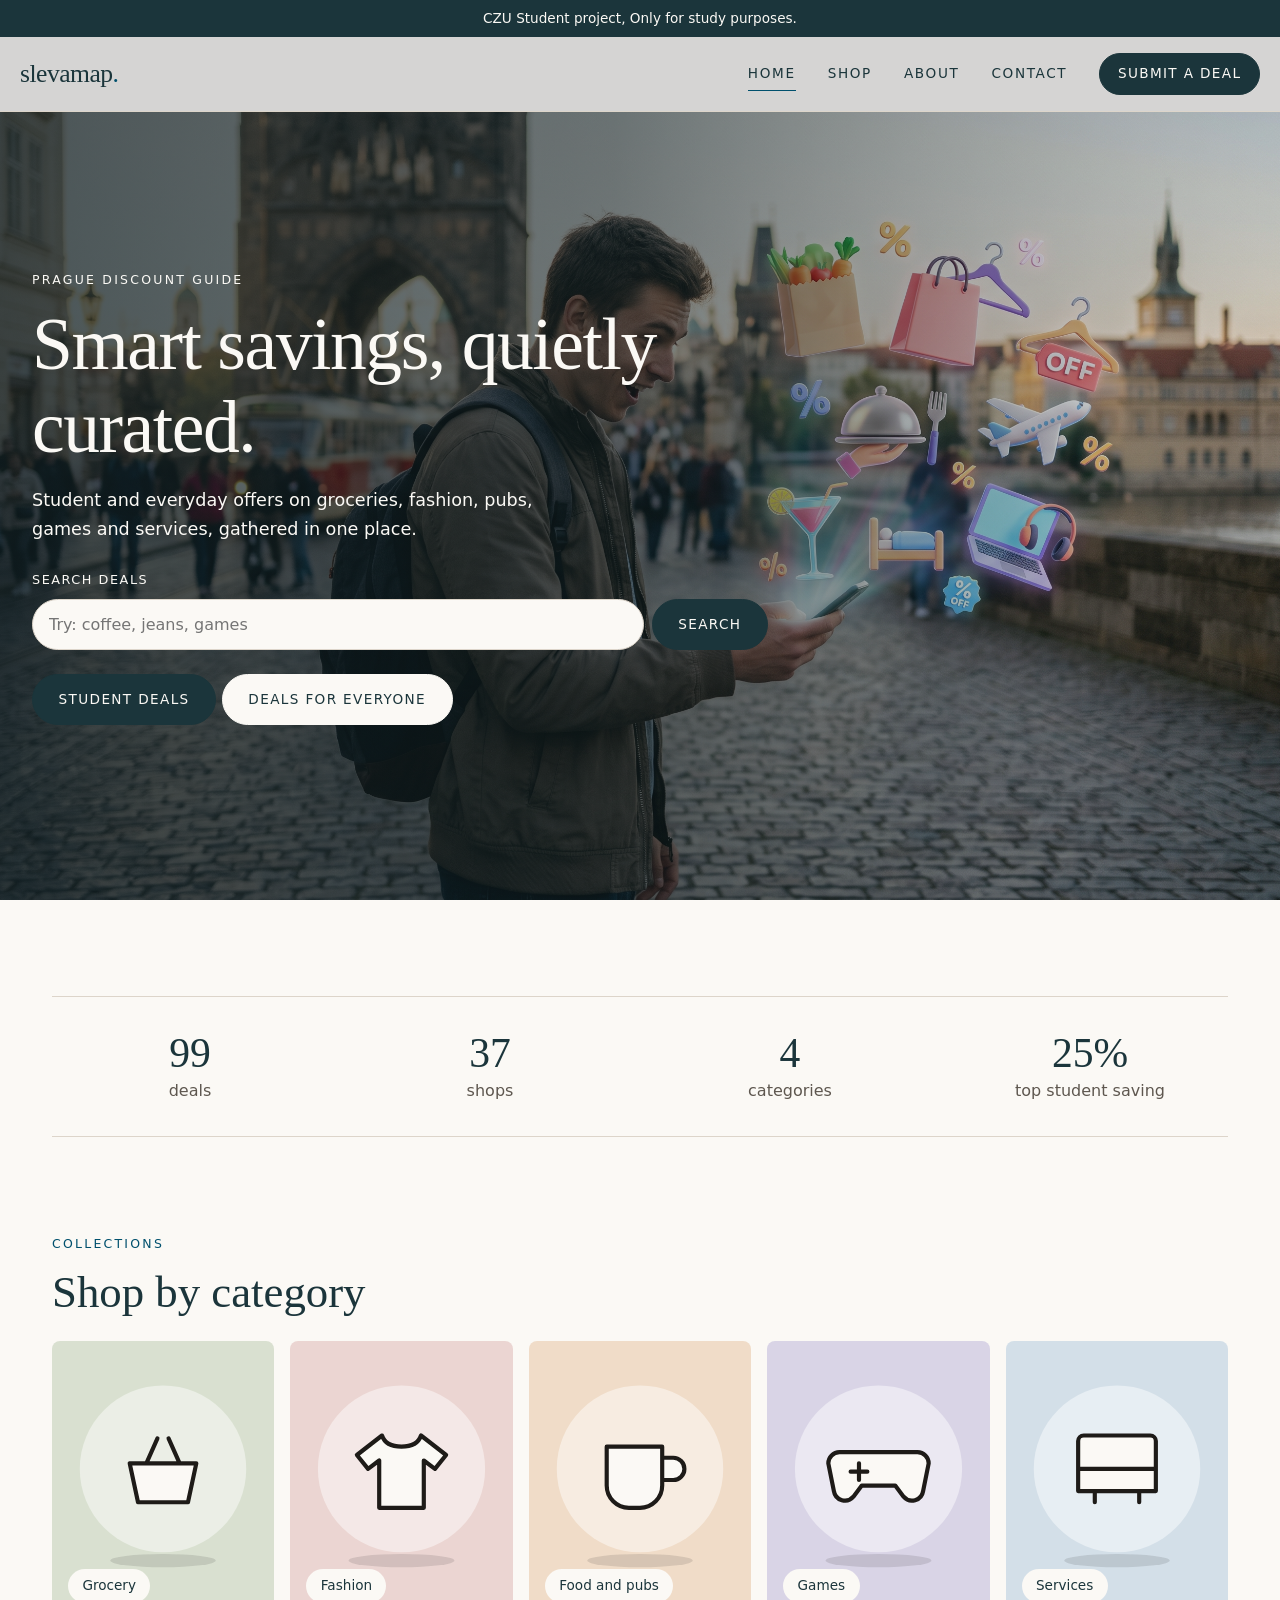
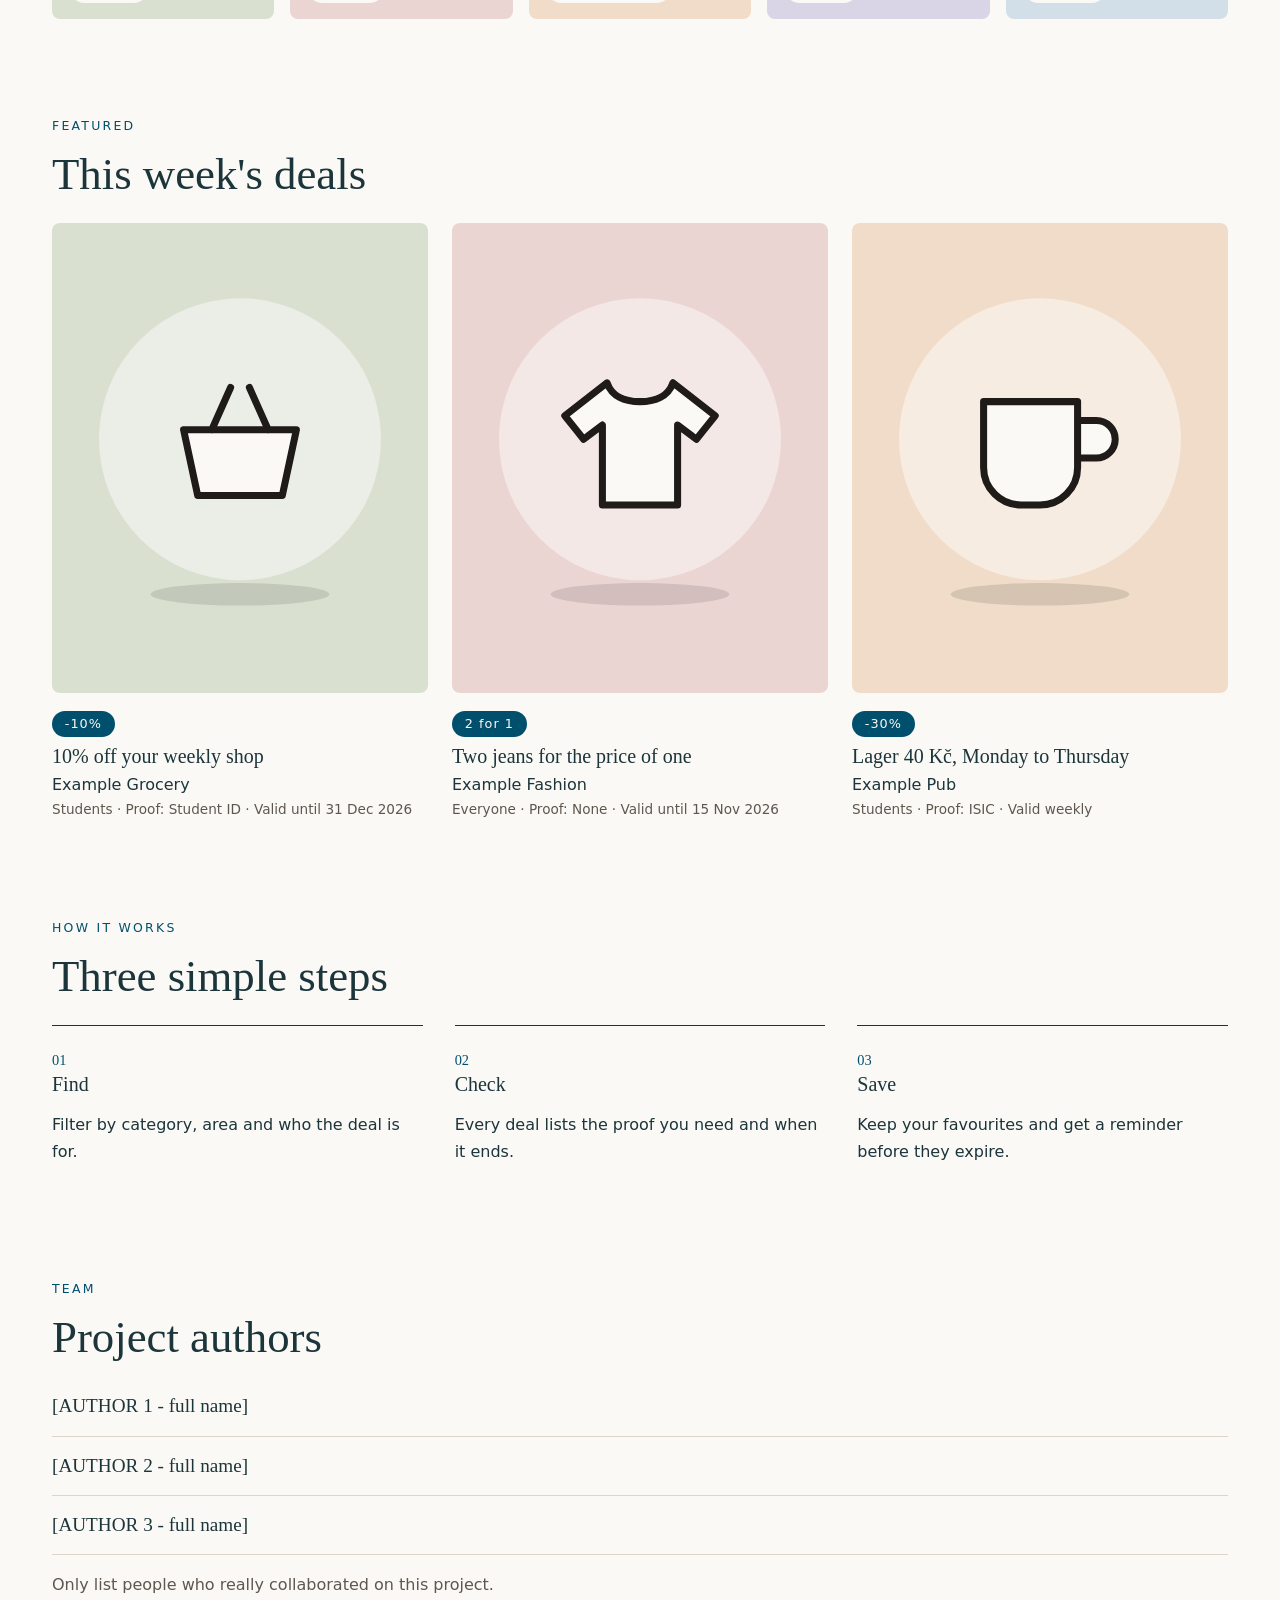
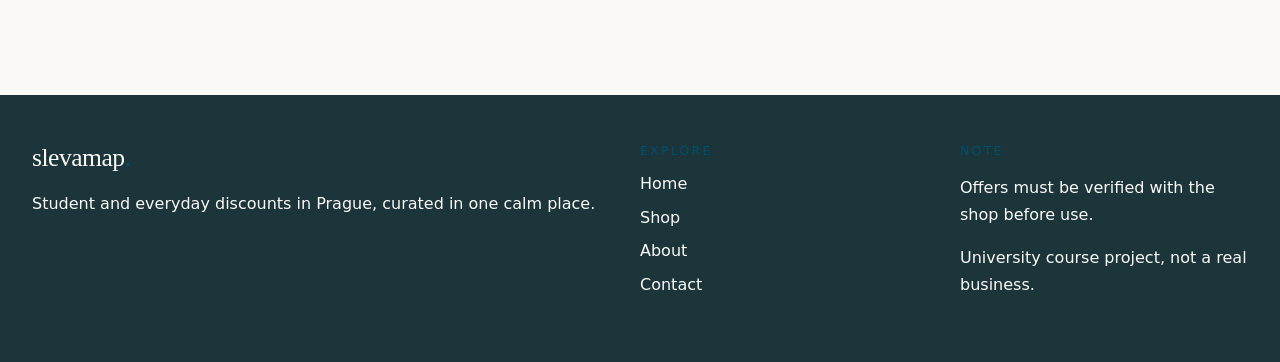
==== commit e2ac4a57: "Short note on what changed" ====
--- a/index.html
+++ b/index.html
@@ -1,26 +1,106 @@
 <!DOCTYPE html>
-<html lang="en"><head><meta charset="utf-8"><meta name="viewport" content="width=device-width, initial-scale=1">
-<title>Home | SlevaMap Prague</title><meta name="description" content="Student and everyday discounts in Prague, curated in one calm place.">
-<link rel="stylesheet" href="css/style.css"></head><body>
-<a class="skip" href="#main">Skip to content</a>
-<p class="notice">CZU Student project, Only for study purposes.</p>
-<header class="top"><a class="logo" href="index.html">slevamap<span>.</span></a>
+<html lang="en">
+    <head>
+        <meta charset="utf-8">
+        <meta name="viewport" content="width=device-width, initial-scale=1">
+        <title>Home | SlevaMap Prague</title>
+        <meta name="description" content="Student and everyday discounts in Prague, curated in one calm place.">
+        <link rel="stylesheet" href="css/style.css">
+    </head>
+    <body>
+        <a class="skip" href="#main">Skip to content</a>
+        <p class="notice">CZU Student project, Only for study purposes.</p>
+        <header class="top">
+            <a class="logo" href="index.html">slevamap<span>.</span></a>
 <button class="menu" aria-expanded="false" aria-controls="nav">Menu</button>
-<nav id="nav" aria-label="Main"><ul><li><a href="index.html" aria-current="page">Home</a></li><li><a href="deals.html">Shop</a></li><li><a href="about.html">About</a></li><li><a href="contact.html">Contact</a></li></ul><a class="btn small-btn" href="contact.html#submit">Submit a deal</a></nav></header>
-<main id="main"><section class="hero"><div class="hero-text"><p class="eyebrow">Prague discount guide</p><h1>Smart savings, quietly curated.</h1>
+<nav id="nav" aria-label="Main"><ul><li>
+    <a href="index.html" aria-current="page">Home</a></li>
+    <li><a href="deals.html">Shop</a></li><li><a href="about.html">About</a></li>
+    <li><a href="contact.html">Contact</a></li></ul><a class="btn small-btn" href="contact.html#submit">Submit a deal</a></nav>
+</header>
+<main id="main">
+    <section class="hero">
+        <div class="hero-text"><p class="eyebrow">Prague discount guide</p>
+            <h1>Smart savings, quietly curated.</h1>
 <p>Student and everyday offers on groceries, fashion, pubs, games and services, gathered in one place.</p>
-<form class="search" action="deals.html" role="search"><label for="q">Search deals</label><input id="q" name="q" type="search" placeholder="Try: coffee, jeans, games"><button>Search</button></form>
-<p><a class="btn" href="deals.html#student">Student deals</a> <a class="btn alt" href="deals.html#everyone">Deals for everyone</a></p></div>
-<img class="hero-art" src="images/hero.svg" alt="Price tags floating over the Prague skyline" width="600" height="720"></section>
-<section class="stats" aria-label="Site numbers (example data)"><ul><li><strong data-count="120">0</strong>deals</li><li><strong data-count="45">0</strong>shops</li><li><strong data-count="5">0</strong>categories</li><li><strong data-count="30" data-suffix="%">0</strong>top student saving</li></ul></section>
-<section aria-labelledby="c"><p class="eyebrow">Collections</p><h2 id="c">Shop by category</h2><ul class="tiles"><li><a class="tile" href="deals.html#grocery"><img src="images/grocery-art.svg" alt="" width="400" height="500" loading="lazy"><span>Grocery</span></a></li><li><a class="tile" href="deals.html#fashion"><img src="images/fashion-art.svg" alt="" width="400" height="500" loading="lazy"><span>Fashion</span></a></li><li><a class="tile" href="deals.html#food"><img src="images/food-art.svg" alt="" width="400" height="500" loading="lazy"><span>Food and pubs</span></a></li><li><a class="tile" href="deals.html#games"><img src="images/games-art.svg" alt="" width="400" height="500" loading="lazy"><span>Games</span></a></li><li><a class="tile" href="deals.html#services"><img src="images/services-art.svg" alt="" width="400" height="500" loading="lazy"><span>Services</span></a></li></ul></section>
-<section aria-labelledby="f"><p class="eyebrow">Featured</p><h2 id="f">This week's deals</h2><ul class="grid"><li class="deal" data-cat="grocery" data-aud="student"><a class="media" href="deal.html" tabindex="-1" aria-hidden="true"><img src="images/grocery-art.svg" alt="" width="400" height="500" loading="lazy"></a>
-<div class="body"><span class="tag">-10%</span><h3><a href="deal.html">10% off your weekly shop</a></h3><p>Example Grocery</p><p class="meta">Students · Proof: Student ID · Valid until 31 Dec 2026</p></div></li><li class="deal" data-cat="fashion" data-aud="everyone"><a class="media" href="deal.html" tabindex="-1" aria-hidden="true"><img src="images/fashion-art.svg" alt="" width="400" height="500" loading="lazy"></a>
-<div class="body"><span class="tag">2 for 1</span><h3><a href="deal.html">Two jeans for the price of one</a></h3><p>Example Fashion</p><p class="meta">Everyone · Proof: None · Valid until 15 Nov 2026</p></div></li><li class="deal" data-cat="food" data-aud="student"><a class="media" href="deal.html" tabindex="-1" aria-hidden="true"><img src="images/food-art.svg" alt="" width="400" height="500" loading="lazy"></a>
-<div class="body"><span class="tag">-30%</span><h3><a href="deal.html">Lager 40 Kč, Monday to Thursday</a></h3><p>Example Pub</p><p class="meta">Students · Proof: ISIC · Valid weekly</p></div></li></ul></section>
-<section aria-labelledby="h"><p class="eyebrow">How it works</p><h2 id="h">Three simple steps</h2><ol class="steps"><li><span class="num">01</span><h3>Find</h3><p>Filter by category, area and who the deal is for.</p></li><li><span class="num">02</span><h3>Check</h3><p>Every deal lists the proof you need and when it ends.</p></li><li><span class="num">03</span><h3>Save</h3><p>Keep your favourites and get a reminder before they expire.</p></li></ol></section>
-<section aria-labelledby="a"><p class="eyebrow">Team</p><h2 id="a">Project authors</h2><ul class="authors"><li>[AUTHOR 1 - full name]</li><li>[AUTHOR 2 - full name]</li><li>[AUTHOR 3 - full name]</li></ul>
-<p class="muted">Only list people who really collaborated on this project.</p></section></main>
-<footer><div class="foot"><div><a class="logo" href="index.html">slevamap<span>.</span></a><p>Student and everyday discounts in Prague, curated in one calm place.</p></div>
-<nav aria-label="Footer"><h2>Explore</h2><ul><li><a href="index.html" aria-current="page">Home</a></li><li><a href="deals.html">Shop</a></li><li><a href="about.html">About</a></li><li><a href="contact.html">Contact</a></li></ul></nav><div><h2>Note</h2><p>Offers must be verified with the shop before use.</p><p>University course project, not a real business.</p></div></div></footer>
+<form class="search" action="deals.html" role="search">
+    <label for="q">Search deals</label>
+    <input id="q" name="q" type="search" placeholder="Try: coffee, jeans, games">
+    <button>Search</button>
+</form>
+<p><a class="btn" href="deals.html#student">Student deals</a> <a class="btn alt" href="deals.html#everyone">Deals for everyone</a></p>
+</div>
+</section>
+<section class="stats" aria-label="Site numbers (example data)">
+    <ul>
+        <li><strong data-count="120">0</strong>deals</li>
+        <li><strong data-count="45">0</strong>shops</li>
+        <li><strong data-count="5">0</strong>categories</li>
+        <li><strong data-count="30" data-suffix="%">0</strong>top student saving</li>
+    </ul>
+</section>
+<section aria-labelledby="c">
+    <p class="eyebrow">Collections</p>
+    <h2 id="c">Shop by category</h2>
+    <ul class="tiles">
+        <li><a class="tile" href="deals.html#grocery"><img src="images/grocery-art.svg" alt="" width="400" height="500" loading="lazy"><span>Grocery</span></a></li>
+        <li><a class="tile" href="deals.html#fashion"><img src="images/fashion-art.svg" alt="" width="400" height="500" loading="lazy"><span>Fashion</span></a></li>
+        <li><a class="tile" href="deals.html#food"><img src="images/food-art.svg" alt="" width="400" height="500" loading="lazy"><span>Food and pubs</span></a></li>
+        <li><a class="tile" href="deals.html#games"><img src="images/games-art.svg" alt="" width="400" height="500" loading="lazy"><span>Games</span></a></li>
+        <li><a class="tile" href="deals.html#services"><img src="images/services-art.svg" alt="" width="400" height="500" loading="lazy"><span>Services</span></a></li>
+    </ul>
+</section>
+<section aria-labelledby="f">
+    <p class="eyebrow">Featured</p>
+    <h2 id="f">This week's deals</h2>
+    <ul class="grid">
+        <li class="deal" data-cat="grocery" data-aud="student"><a class="media" href="deal.html" tabindex="-1" aria-hidden="true"><img src="images/grocery-art.svg" alt="" width="400" height="500" loading="lazy"></a>
+<div class="body">
+    <span class="tag">-10%</span><h3><a href="deal.html">10% off your weekly shop</a></h3><p>Example Grocery</p><p class="meta">Students · Proof: Student ID · Valid until 31 Dec 2026</p></div></li><li class="deal" data-cat="fashion" data-aud="everyone"><a class="media" href="deal.html" tabindex="-1" aria-hidden="true"><img src="images/fashion-art.svg" alt="" width="400" height="500" loading="lazy"></a>
+<div class="body">
+    <span class="tag">2 for 1</span><h3><a href="deal.html">Two jeans for the price of one</a></h3><p>Example Fashion</p><p class="meta">Everyone · Proof: None · Valid until 15 Nov 2026</p></div></li><li class="deal" data-cat="food" data-aud="student"><a class="media" href="deal.html" tabindex="-1" aria-hidden="true"><img src="images/food-art.svg" alt="" width="400" height="500" loading="lazy"></a>
+<div class="body">
+    <span class="tag">-30%</span><h3><a href="deal.html">Lager 40 Kč, Monday to Thursday</a></h3><p>Example Pub</p><p class="meta">Students · Proof: ISIC · Valid weekly</p></div></li></ul></section>
+<section aria-labelledby="h">
+    <p class="eyebrow">How it works</p>
+    <h2 id="h">Three simple steps</h2>
+    <ol class="steps">
+        <li><span class="num">01</span><h3>Find</h3><p>Filter by category, area and who the deal is for.</p></li>
+        <li><span class="num">02</span><h3>Check</h3><p>Every deal lists the proof you need and when it ends.</p></li>
+        <li><span class="num">03</span><h3>Save</h3><p>Keep your favourites and get a reminder before they expire.</p></li>
+    </ol>
+</section>
+<section aria-labelledby="a">
+    <p class="eyebrow">Team</p>
+    <h2 id="a">Project authors</h2>
+    <ul class="authors">
+        <li>[AUTHOR 1 - full name]</li>
+        <li>[AUTHOR 2 - full name]</li>
+        <li>[AUTHOR 3 - full name]</li>
+    </ul>
+    <p class="muted">Only list people who really collaborated on this project.</p>
+</section>
+</main>
+<footer>
+    <div class="foot">
+        <div>
+            <a class="logo" href="index.html">slevamap<span>.</span></a>
+            <p>Student and everyday discounts in Prague, curated in one calm place.</p>
+        </div>
+        <nav aria-label="Footer">
+            <h2>Explore</h2>
+            <ul>
+                <li><a href="index.html" aria-current="page">Home</a></li>
+                <li><a href="deals.html">Shop</a></li>
+                <li><a href="about.html">About</a></li>
+                <li><a href="contact.html">Contact</a></li>
+            </ul>
+        </nav>
+        <div>
+            <h2>Note</h2>
+            <p>Offers must be verified with the shop before use.</p>
+            <p>University course project, not a real business.</p>
+        </div>
+    </div>
+</footer>
 <script src="js/app.js"></script></body></html>
--- a/css/style.css
+++ b/css/style.css
@@ -39,7 +39,7 @@
 /* 3. HEADER (Flex) ----------------------------------------------------------- */
 .notice { margin: 0; padding: .45rem 1rem; text-align: center; font-size: .85rem; color: var(--bg); background: var(--ink); }
 .top { position: sticky; top: 0; z-index: 10; display: flex; flex-wrap: wrap; align-items: center; justify-content: space-between;
-       padding: 1rem 1.25rem; background: rgba(244, 240, 234, .92); backdrop-filter: blur(8px); border-bottom: 1px solid var(--line); transition: padding .3s; }
+       padding: 1rem 1.25rem; background: rgba(210, 209, 208, 0.92); backdrop-filter: blur(8px); border-bottom: 1px solid var(--line); transition: padding .3s; }
 .top.small { padding-block: .5rem; }
 .logo { font: 400 1.6rem Georgia, serif; text-decoration: none; letter-spacing: -.02em; }
 .logo span { color: var(--accent); }
@@ -51,9 +51,11 @@
 #progress { position: fixed; top: 0; left: 0; z-index: 20; width: 0; height: 3px; background: var(--accent); }
 
 /* 4. SECTIONS ---------------------------------------------------------------- */
-.hero { display: grid; gap: 2.5rem; align-items: center; margin-top: 2rem; }
-.hero-text > p:not(.eyebrow) { max-width: 34rem; font-size: 1.1rem; color: var(--muted); }
-.hero-art { width: 100%; max-height: 38rem; object-fit: cover; border-radius: 12rem 12rem 1rem 1rem; }   /* arch-shaped picture */
+main > .hero { display: grid; grid-template-columns: minmax(0, 1fr); gap: 2.5rem; align-items: center; width: 100vw; min-height: calc(100svh - 7rem); margin: 0 0 var(--gap) calc(50% - 50vw); padding: clamp(2rem, 7vw, 5rem) max(1.25rem, calc((100vw - 76rem) / 2)); background: linear-gradient(90deg, rgba(17, 31, 35, .76) 0%, rgba(17, 31, 35, .60) 48%, rgba(17, 31, 35, .12) 100%), url("../images/Gemini_Generated_Image_6sksxf6sksxf6sks.jpg") center / cover no-repeat; }
+.hero-text { max-width: 46rem; }
+.hero .eyebrow, .hero h1, .hero-text > p:not(.eyebrow), .hero .search label { color: var(--paper); }
+.hero-text > p:not(.eyebrow) { max-width: 34rem; font-size: 1.1rem; }
+.hero .btn.alt { color: var(--ink); background: var(--paper); border-color: var(--paper); }
 .search { display: flex; flex-wrap: wrap; gap: .5rem; margin: 1.5rem 0; }
 .search label { width: 100%; font-size: .8rem; letter-spacing: .12em; text-transform: uppercase; }
 .search input { flex: 1 1 12rem; }
@@ -117,9 +119,7 @@
 .hero-text > :nth-child(3) { animation-delay: .24s; }
 .hero-text > :nth-child(4) { animation-delay: .36s; }
 .hero-text > :nth-child(5) { animation-delay: .48s; }
-.hero-art { animation: reveal 1.4s var(--ease) both; }                              /* arch image unrolls */
 @keyframes rise   { from { opacity: 0; transform: translateY(1.5rem); } to { opacity: 1; transform: none; } }
-@keyframes reveal { from { clip-path: inset(100% 0 0 0); } to { clip-path: inset(0); } }
 .reveal { opacity: 0; transform: translateY(2.5rem); transition: opacity .9s var(--ease), transform .9s var(--ease); transition-delay: calc(var(--i, 0) * 110ms); }
 .reveal.in { opacity: 1; transform: none; }
 @media (prefers-reduced-motion: reduce) {
@@ -134,7 +134,6 @@
   #nav ul { display: flex; gap: 2rem; }
   #nav a:not(.btn) { padding: .3rem 0; }
   .small-btn { margin-top: 0; }
-  .hero { grid-template-columns: 1.1fr .9fr; }
   .grid { grid-template-columns: repeat(2, 1fr); }
   .tiles { grid-template-columns: repeat(3, 1fr); }
   .steps { grid-template-columns: repeat(3, 1fr); }
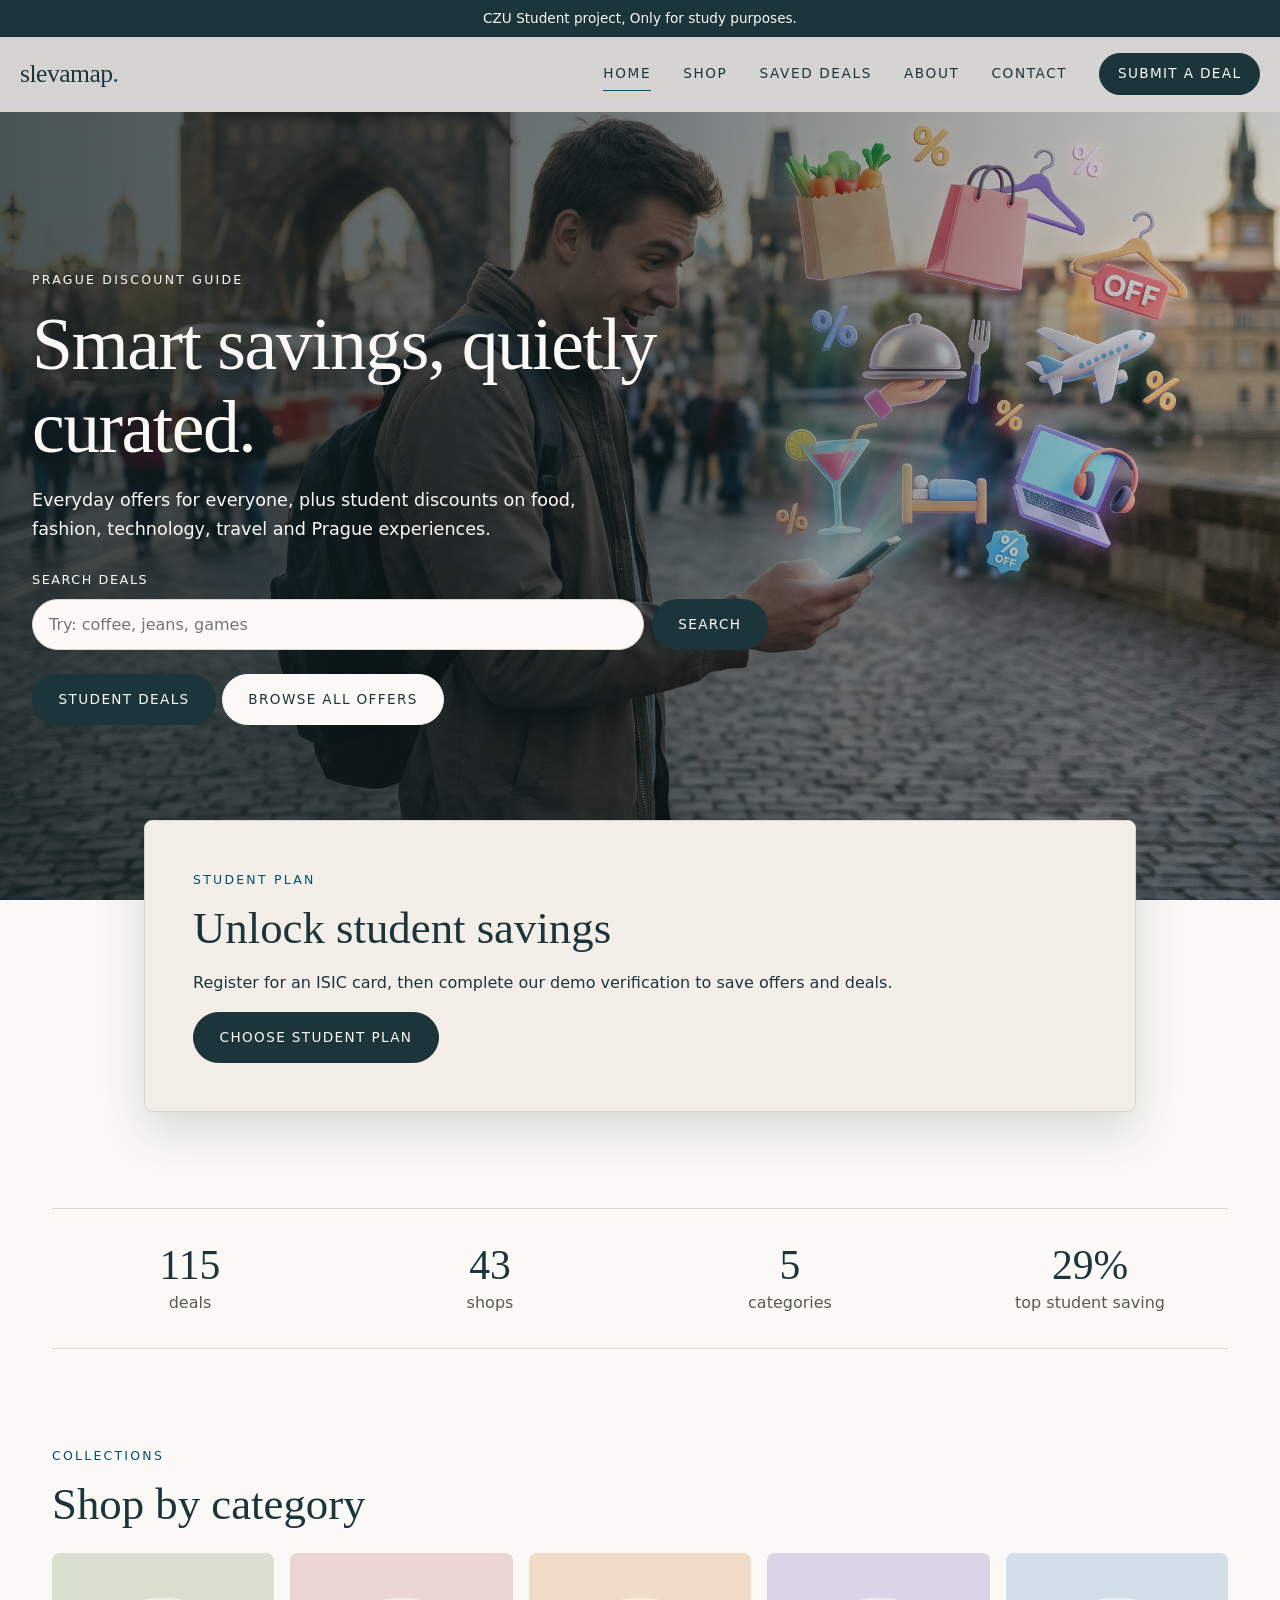
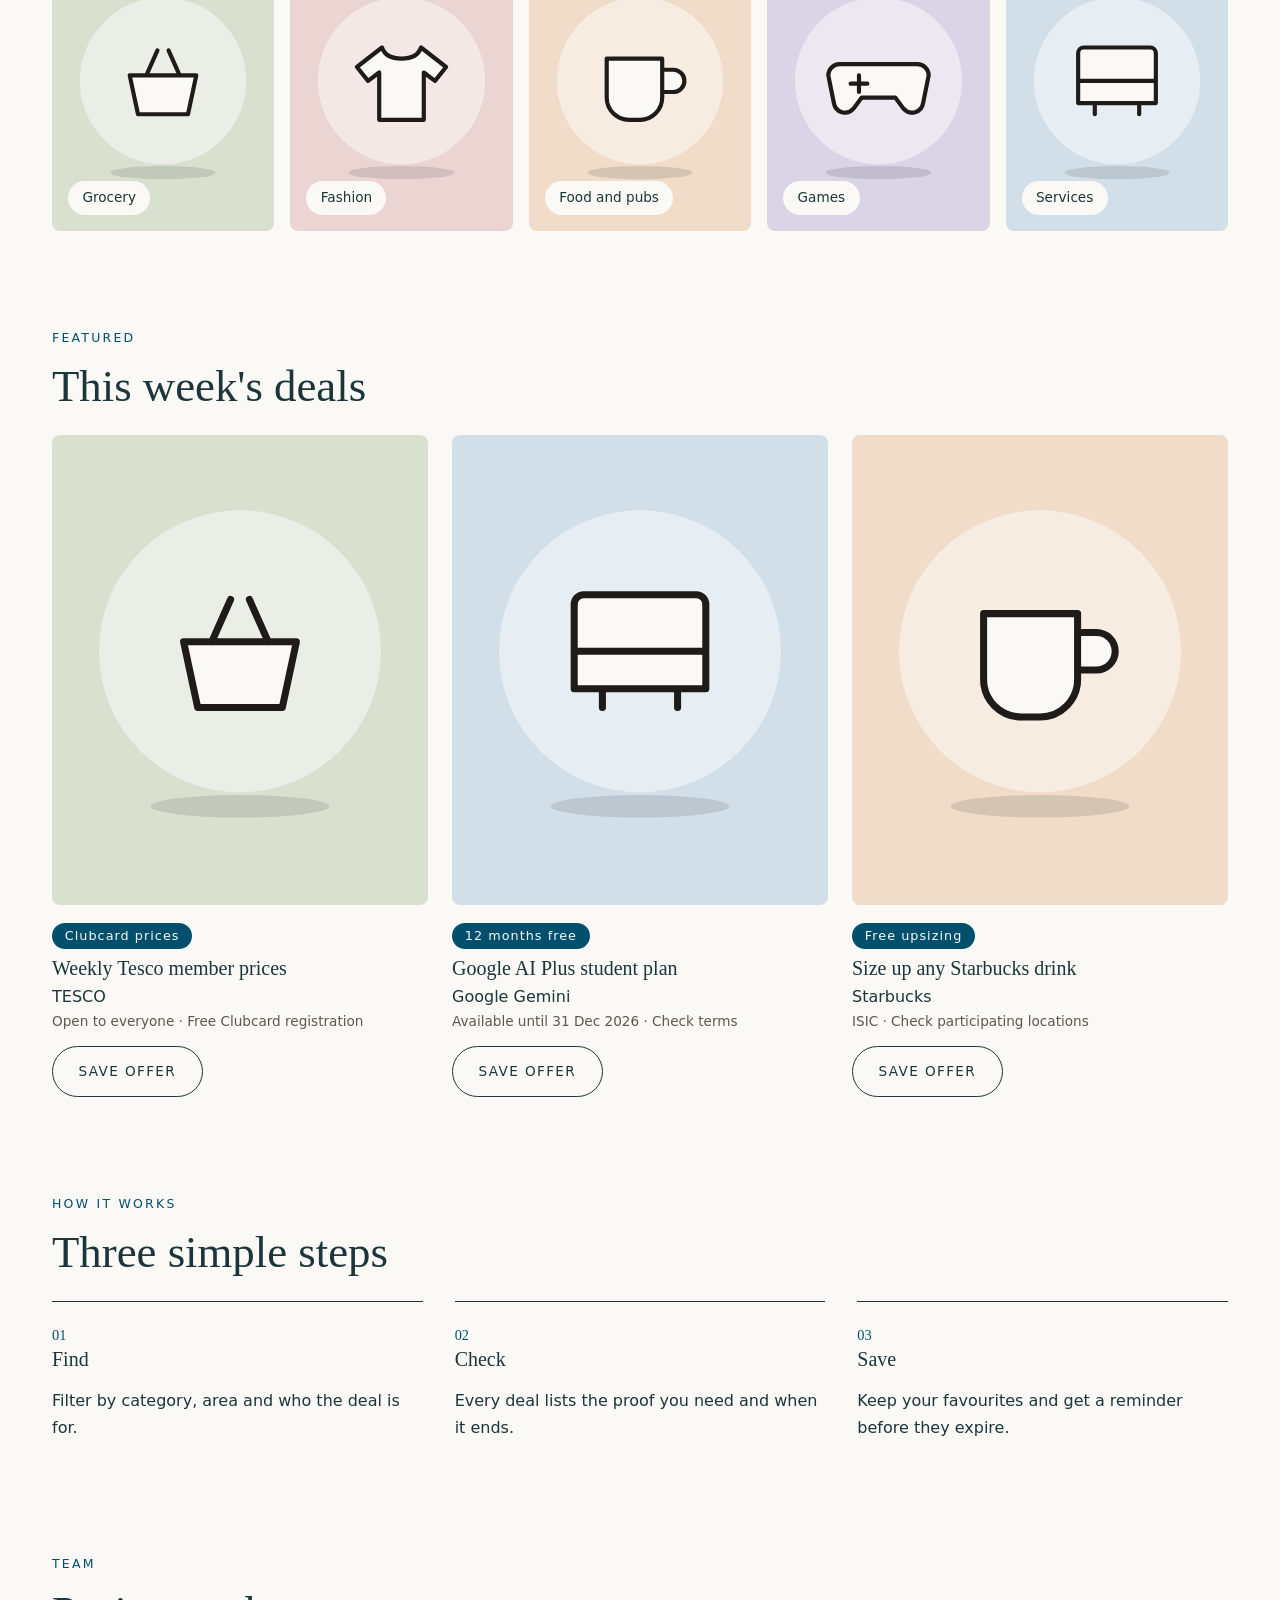
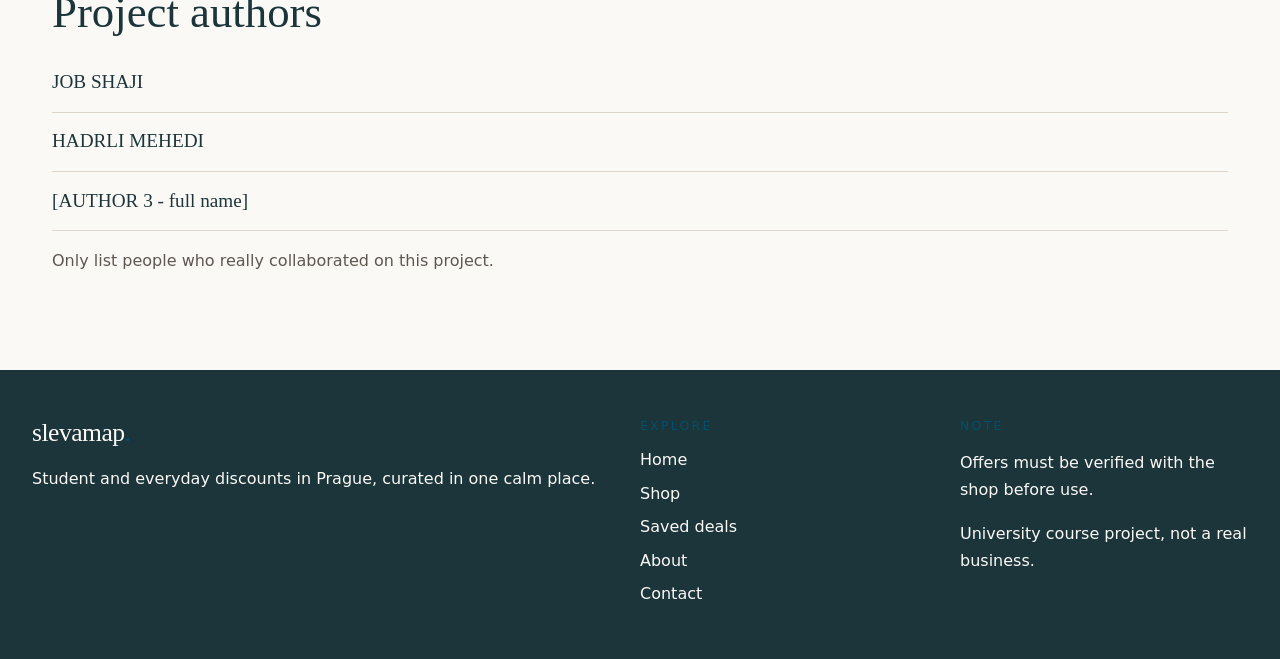
==== commit 113cdd70: "Short note on what changed" ====
--- a/index.html
+++ b/index.html
@@ -7,7 +7,7 @@
         <meta name="description" content="Student and everyday discounts in Prague, curated in one calm place.">
         <link rel="stylesheet" href="css/style.css">
     </head>
-    <body>
+    <body class="home-page">
         <a class="skip" href="#main">Skip to content</a>
         <p class="notice">CZU Student project, Only for study purposes.</p>
         <header class="top">
@@ -15,21 +15,27 @@
 <button class="menu" aria-expanded="false" aria-controls="nav">Menu</button>
 <nav id="nav" aria-label="Main"><ul><li>
     <a href="index.html" aria-current="page">Home</a></li>
-    <li><a href="deals.html">Shop</a></li><li><a href="about.html">About</a></li>
+    <li><a href="deals.html">Shop</a></li><li><a href="saved.html">Saved deals</a></li><li><a href="about.html">About</a></li>
     <li><a href="contact.html">Contact</a></li></ul><a class="btn small-btn" href="contact.html#submit">Submit a deal</a></nav>
 </header>
 <main id="main">
     <section class="hero">
         <div class="hero-text"><p class="eyebrow">Prague discount guide</p>
             <h1>Smart savings, quietly curated.</h1>
-<p>Student and everyday offers on groceries, fashion, pubs, games and services, gathered in one place.</p>
+<p>Everyday offers for everyone, plus student discounts on food, fashion, technology, travel and Prague experiences.</p>
 <form class="search" action="deals.html" role="search">
     <label for="q">Search deals</label>
     <input id="q" name="q" type="search" placeholder="Try: coffee, jeans, games">
     <button>Search</button>
 </form>
-<p><a class="btn" href="deals.html#student">Student deals</a> <a class="btn alt" href="deals.html#everyone">Deals for everyone</a></p>
+<p><a class="btn" href="deals.html#student">Student deals</a> <a class="btn alt" href="deals.html">Browse all offers</a></p>
 </div>
+</section>
+<section class="plan-callout" aria-labelledby="student-plan-title">
+    <p class="eyebrow">Student plan</p>
+    <h2 id="student-plan-title">Unlock student savings</h2>
+    <p>Register for an ISIC card, then complete our demo verification to save offers and deals.</p>
+    <a class="btn" href="isic.html">Choose student plan</a>
 </section>
 <section class="stats" aria-label="Site numbers (example data)">
     <ul>
@@ -54,13 +60,13 @@
     <p class="eyebrow">Featured</p>
     <h2 id="f">This week's deals</h2>
     <ul class="grid">
-        <li class="deal" data-cat="grocery" data-aud="student"><a class="media" href="deal.html" tabindex="-1" aria-hidden="true"><img src="images/grocery-art.svg" alt="" width="400" height="500" loading="lazy"></a>
+        <li class="deal" data-cat="grocery" data-aud="everyone"><a class="media" href="https://www.itesco.cz/clubcard/" tabindex="-1" aria-hidden="true"><img src="images/grocery-art.svg" alt="" width="400" height="500" loading="lazy"></a>
 <div class="body">
-    <span class="tag">-10%</span><h3><a href="deal.html">10% off your weekly shop</a></h3><p>Example Grocery</p><p class="meta">Students · Proof: Student ID · Valid until 31 Dec 2026</p></div></li><li class="deal" data-cat="fashion" data-aud="everyone"><a class="media" href="deal.html" tabindex="-1" aria-hidden="true"><img src="images/fashion-art.svg" alt="" width="400" height="500" loading="lazy"></a>
+    <span class="tag">Clubcard prices</span><h3><a href="https://www.itesco.cz/clubcard/">Weekly Tesco member prices</a></h3><p>TESCO</p><p class="meta">Open to everyone · Free Clubcard registration</p></div></li><li class="deal" data-cat="tech" data-aud="student"><a class="media" href="https://www.isic.cz/slevy/cr/google-gemini/10104" tabindex="-1" aria-hidden="true"><img src="images/services-art.svg" alt="" width="400" height="500" loading="lazy"></a>
 <div class="body">
-    <span class="tag">2 for 1</span><h3><a href="deal.html">Two jeans for the price of one</a></h3><p>Example Fashion</p><p class="meta">Everyone · Proof: None · Valid until 15 Nov 2026</p></div></li><li class="deal" data-cat="food" data-aud="student"><a class="media" href="deal.html" tabindex="-1" aria-hidden="true"><img src="images/food-art.svg" alt="" width="400" height="500" loading="lazy"></a>
+    <span class="tag">12 months free</span><h3><a href="https://www.isic.cz/slevy/cr/google-gemini/10104">Google AI Plus student plan</a></h3><p>Google Gemini</p><p class="meta">Available until 31 Dec 2026 · Check terms</p></div></li><li class="deal" data-cat="food" data-aud="student"><a class="media" href="https://www.isic.cz/slevy/cr/starbucks/9265" tabindex="-1" aria-hidden="true"><img src="images/food-art.svg" alt="" width="400" height="500" loading="lazy"></a>
 <div class="body">
-    <span class="tag">-30%</span><h3><a href="deal.html">Lager 40 Kč, Monday to Thursday</a></h3><p>Example Pub</p><p class="meta">Students · Proof: ISIC · Valid weekly</p></div></li></ul></section>
+    <span class="tag">Free upsizing</span><h3><a href="https://www.isic.cz/slevy/cr/starbucks/9265">Size up any Starbucks drink</a></h3><p>Starbucks</p><p class="meta">ISIC · Check participating locations</p></div></li></ul></section>
 <section aria-labelledby="h">
     <p class="eyebrow">How it works</p>
     <h2 id="h">Three simple steps</h2>
@@ -74,8 +80,8 @@
     <p class="eyebrow">Team</p>
     <h2 id="a">Project authors</h2>
     <ul class="authors">
-        <li>[AUTHOR 1 - full name]</li>
-        <li>[AUTHOR 2 - full name]</li>
+        <li>JOB SHAJI</li>
+        <li>HADRLI MEHEDI</li>
         <li>[AUTHOR 3 - full name]</li>
     </ul>
     <p class="muted">Only list people who really collaborated on this project.</p>
@@ -92,6 +98,7 @@
             <ul>
                 <li><a href="index.html" aria-current="page">Home</a></li>
                 <li><a href="deals.html">Shop</a></li>
+                <li><a href="saved.html">Saved deals</a></li>
                 <li><a href="about.html">About</a></li>
                 <li><a href="contact.html">Contact</a></li>
             </ul>
--- a/css/style.css
+++ b/css/style.css
@@ -51,11 +51,30 @@
 #progress { position: fixed; top: 0; left: 0; z-index: 20; width: 0; height: 3px; background: var(--accent); }
 
 /* 4. SECTIONS ---------------------------------------------------------------- */
-main > .hero { display: grid; grid-template-columns: minmax(0, 1fr); gap: 2.5rem; align-items: center; width: 100vw; min-height: calc(100svh - 7rem); margin: 0 0 var(--gap) calc(50% - 50vw); padding: clamp(2rem, 7vw, 5rem) max(1.25rem, calc((100vw - 76rem) / 2)); background: linear-gradient(90deg, rgba(17, 31, 35, .76) 0%, rgba(17, 31, 35, .60) 48%, rgba(17, 31, 35, .12) 100%), url("../images/Gemini_Generated_Image_6sksxf6sksxf6sks.jpg") center / cover no-repeat; }
+main > .hero { display: grid; grid-template-columns: minmax(0, 1fr); gap: 2.5rem; align-items: center; width: 100vw; min-height: calc(100svh - 7rem); margin: 0 0 var(--gap) calc(50% - 50vw); padding: clamp(2rem, 7vw, 5rem) max(1.25rem, calc((100vw - 76rem) / 2)); background: var(--ink); }
+.home-page main > .hero { position: relative; z-index: 0; overflow: hidden; margin-bottom: 0; background: linear-gradient(90deg, rgba(17, 31, 35, .76) 0%, rgba(17, 31, 35, .60) 48%, rgba(17, 31, 35, .12) 100%), url("../images/Gemini_Generated_Image_6sksxf6sksxf6sks.jpg") center / cover no-repeat; }
+.home-page .plan-callout { position: relative; z-index: 1; max-width: 62rem; margin: -5rem auto var(--gap); box-shadow: 0 1.25rem 3rem rgba(27, 53, 59, .16); transition: transform .5s var(--ease), box-shadow .5s var(--ease); }
+.home-page .plan-callout:hover { transform: translateY(-.35rem); box-shadow: 0 1.75rem 3.5rem rgba(27, 53, 59, .2); }
 .hero-text { max-width: 46rem; }
 .hero .eyebrow, .hero h1, .hero-text > p:not(.eyebrow), .hero .search label { color: var(--paper); }
 .hero-text > p:not(.eyebrow) { max-width: 34rem; font-size: 1.1rem; }
 .hero .btn.alt { color: var(--ink); background: var(--paper); border-color: var(--paper); }
+.about-page main > .about-hero { grid-template-columns: minmax(0, 1fr); width: auto; min-height: 0; margin: var(--gap) 0; padding: 0; background: transparent; }
+.about-hero .hero-text { max-width: 42rem; }
+.about-hero .hero-text > p:not(.eyebrow) { max-width: 40rem; color: var(--ink); font-size: 1rem; }
+.about-hero .hero-text h1 { color: var(--ink); }
+.about-hero .hero-text .eyebrow { color: var(--accent); }
+.about-hero .hero-text .about-note { padding-left: 1rem; border-left: 2px solid var(--accent); color: var(--muted); font-size: .9rem; }
+.about-visual { margin: 0; }
+.about-visual img { width: 100%; aspect-ratio: 16 / 9; object-fit: cover; border-radius: .6rem; box-shadow: 0 1.25rem 3rem rgba(27, 53, 59, .16); }
+.about-visual figcaption { margin-top: .6rem; font-size: .78rem; color: var(--muted); }
+.about-purpose { max-width: 52rem; }
+.about-purpose > p:last-child, .about-disclaimer p { max-width: 48rem; color: var(--muted); }
+.about-values { margin-top: 2rem; }
+.about-values li { padding: 1.4rem; border: 1px solid var(--line); border-radius: .5rem; background: var(--paper); }
+.about-values h3 { margin-top: .75rem; }
+.about-values p { margin: 0; color: var(--muted); }
+.about-disclaimer { padding: 1.5rem; border-left: 3px solid var(--accent); background: #f3efe8; }
 .search { display: flex; flex-wrap: wrap; gap: .5rem; margin: 1.5rem 0; }
 .search label { width: 100%; font-size: .8rem; letter-spacing: .12em; text-transform: uppercase; }
 .search input { flex: 1 1 12rem; }
@@ -78,6 +97,10 @@
 address { margin-top: 1.5rem; font-style: normal; color: var(--muted); }
 .map, aside { padding: 1.5rem; border: 1px dashed var(--accent); border-radius: .5rem; color: var(--muted); }
 .map { margin-block: 3rem; }
+.plan-callout, .verification-panel { margin-block: 2rem; padding: clamp(1.5rem, 4vw, 3rem); border: 1px solid var(--line); border-radius: .5rem; background: #f3efe8; }
+.demo-warning { padding: 1rem; border-left: 3px solid var(--accent); background: var(--paper); }
+.checkbox-label { display: flex; align-items: flex-start; gap: .75rem; }
+.checkbox-label input { min-height: auto; margin-top: .45rem; accent-color: var(--accent); }
 
 /* 5. CARDS and BUTTONS ------------------------------------------------------- */
 .grid { display: grid; grid-template-columns: 1fr; gap: 2.5rem 1.5rem; margin-top: 1.5rem; }
@@ -97,6 +120,9 @@
 .btn.alt { color: var(--ink); background: transparent; }
 .btn.alt:hover { color: var(--paper); background: var(--ink); }
 .small-btn { padding: .5rem 1.1rem; margin-top: .5rem; }
+.save-toggle { margin-top: .8rem; }
+.saved-card h2 { margin: .5rem 0 .2rem; font-size: 1.25rem; }
+.saved-card h2 a { text-decoration: none; }
 
 /* 6. FORMS ------------------------------------------------------------------- */
 input, select { min-height: 2.9rem; padding: .6rem 1rem; font: inherit; color: var(--ink); background: var(--paper); border: 1px solid var(--line); border-radius: 2rem; }
@@ -105,6 +131,11 @@
 .filters label, .form label { margin: .8rem 0 .3rem; font-size: .78rem; letter-spacing: .14em; text-transform: uppercase; color: var(--muted); }
 .form .btn { margin-top: 1.5rem; align-self: flex-start; }
 .split { display: grid; gap: 3rem; }
+.upcoming { margin-block: 2rem; padding: 1.5rem; border: 1px solid var(--line); border-radius: .5rem; background: #f3efe8; }
+.upcoming h2 { font-size: 1.6rem; }
+.upcoming li { padding: .35rem 0; }
+.category-heading { grid-column: 1 / -1; margin-top: 1.5rem; padding-bottom: .6rem; border-bottom: 1px solid var(--line); }
+.category-heading h2 { margin: 0; font-size: 1.8rem; }
 
 /* 7. FOOTER ------------------------------------------------------------------ */
 footer { margin-top: var(--gap); padding: 3rem 1.25rem; color: var(--bg); background: var(--ink); }
@@ -129,6 +160,7 @@
 
 /* 9. BREAKPOINTS ------------------------------------------------------------- */
 @media (min-width: 48em) {                                   /* tablet */
+  .home-page main > .hero { background-attachment: fixed; }
   .menu { display: none; }
   #nav { display: flex; align-items: center; gap: 2rem; width: auto; }
   #nav ul { display: flex; gap: 2rem; }
@@ -139,9 +171,15 @@
   .steps { grid-template-columns: repeat(3, 1fr); }
   .stats ul { grid-template-columns: repeat(4, 1fr); }
   .split, .detail { grid-template-columns: 1.3fr 1fr; }
+  .about-page main > .about-hero { grid-template-columns: minmax(0, 1fr) minmax(0, .95fr); gap: clamp(2rem, 5vw, 5rem); }
+  .about-values { grid-template-columns: repeat(2, 1fr); }
   .foot { grid-template-columns: 2fr 1fr 1fr; }
 }
 @media (min-width: 75em) {                                   /* desktop */
   .grid { grid-template-columns: repeat(3, 1fr); }
   .tiles { grid-template-columns: repeat(5, 1fr); }
 }
+@media (prefers-reduced-motion: reduce) {
+  .home-page main > .hero { background-attachment: scroll; }
+  .home-page .plan-callout { transition: none; }
+}
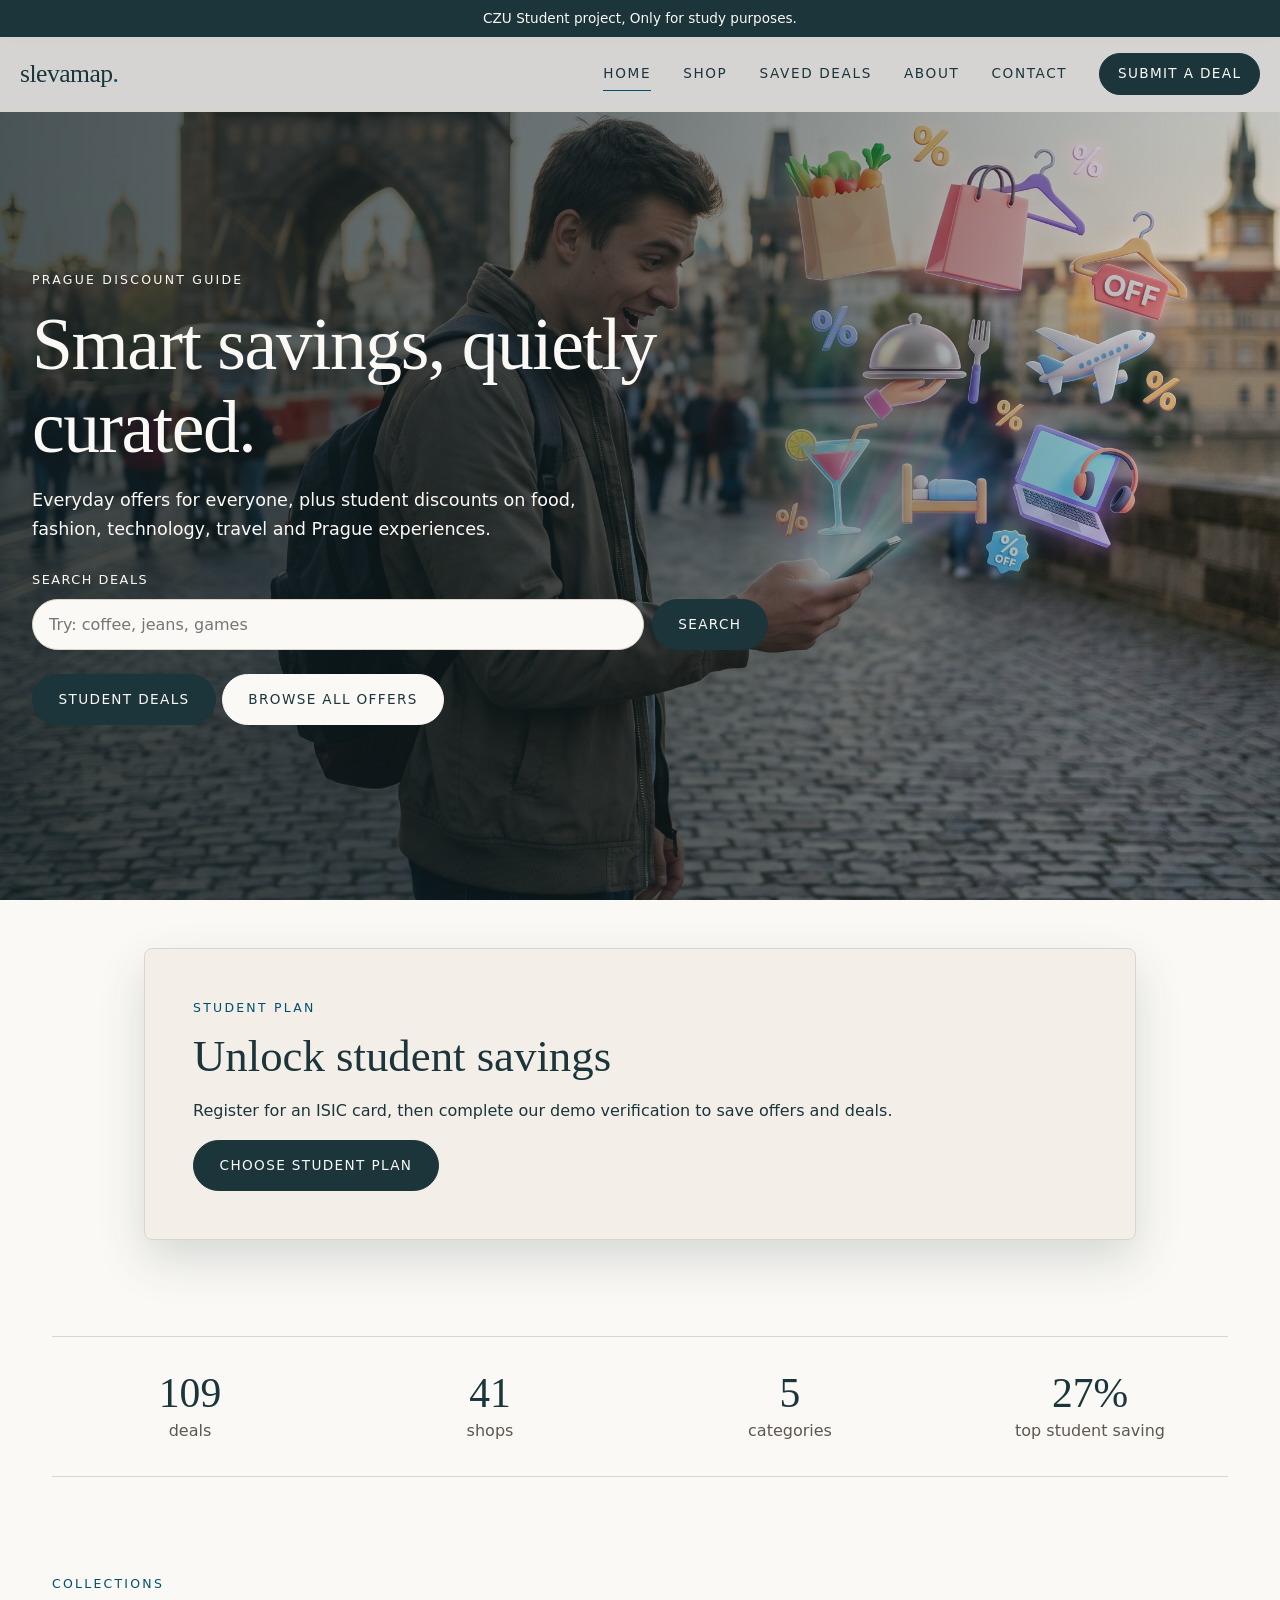
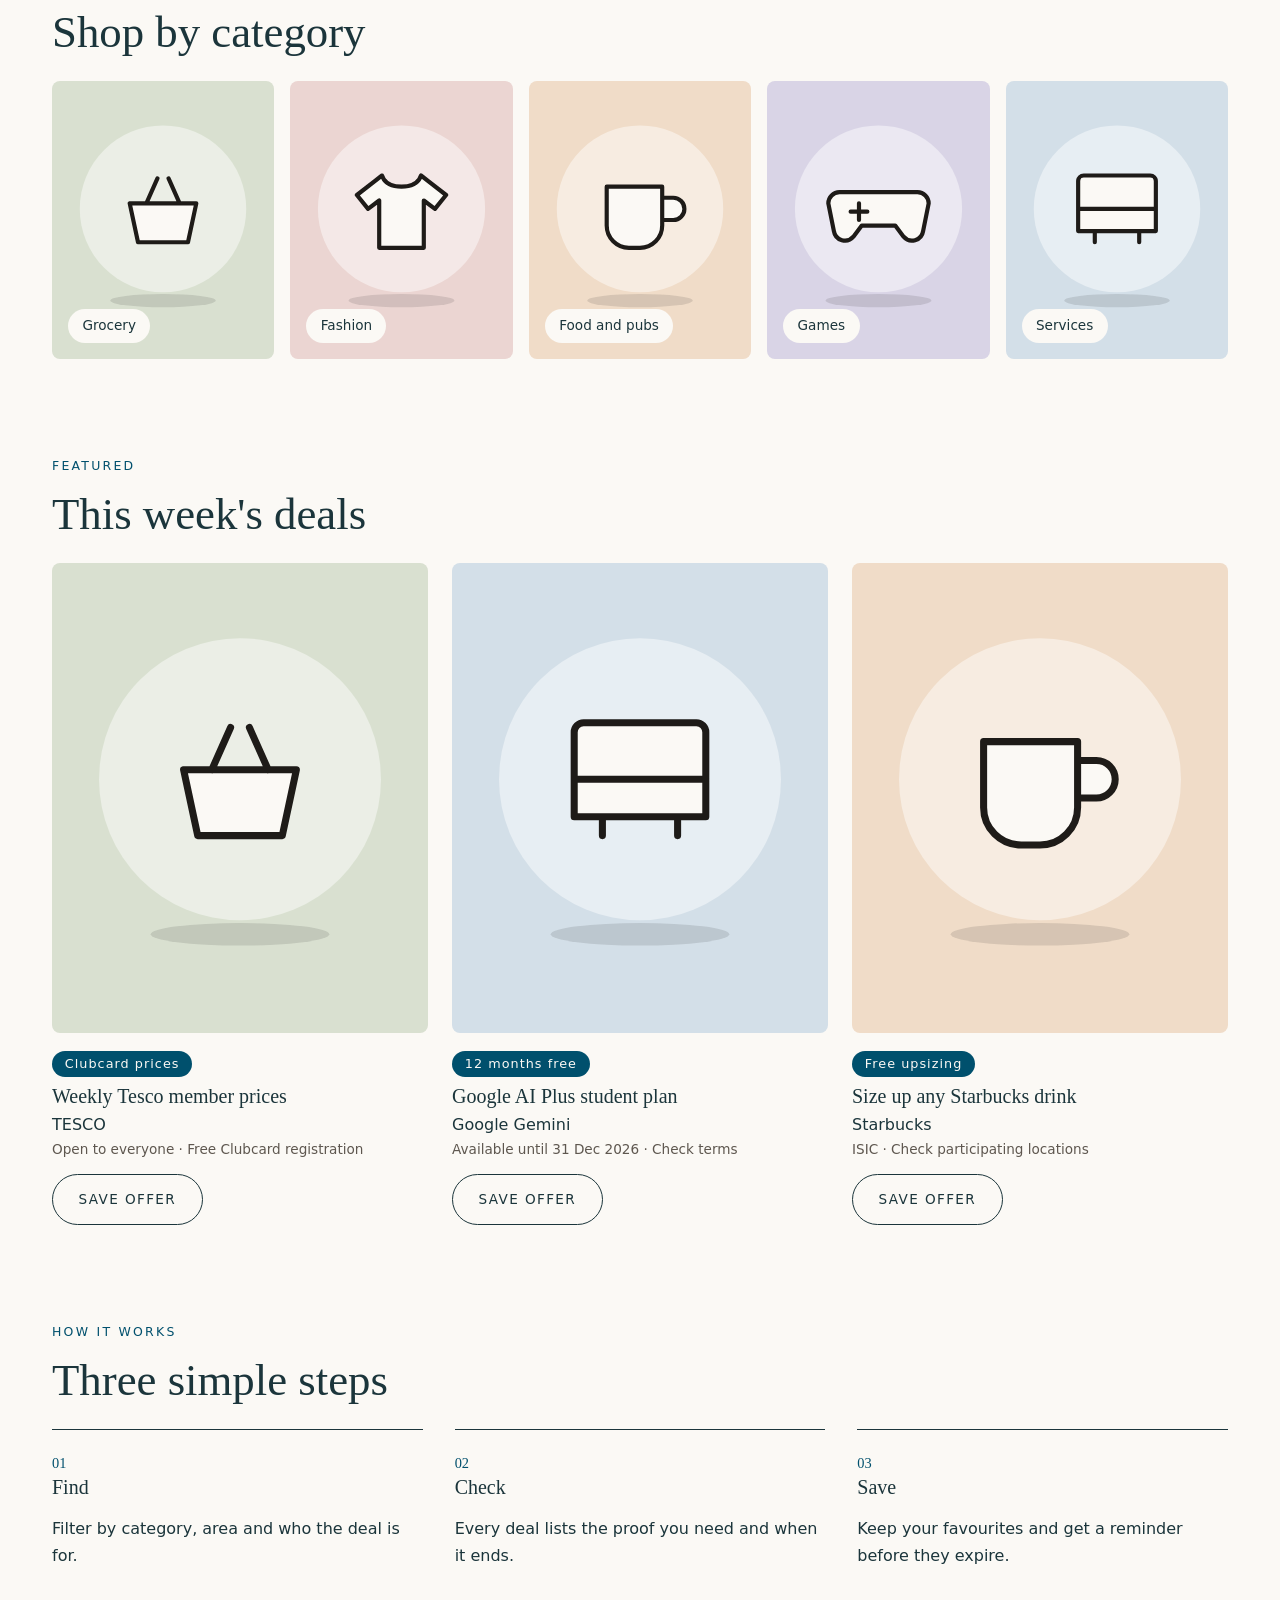
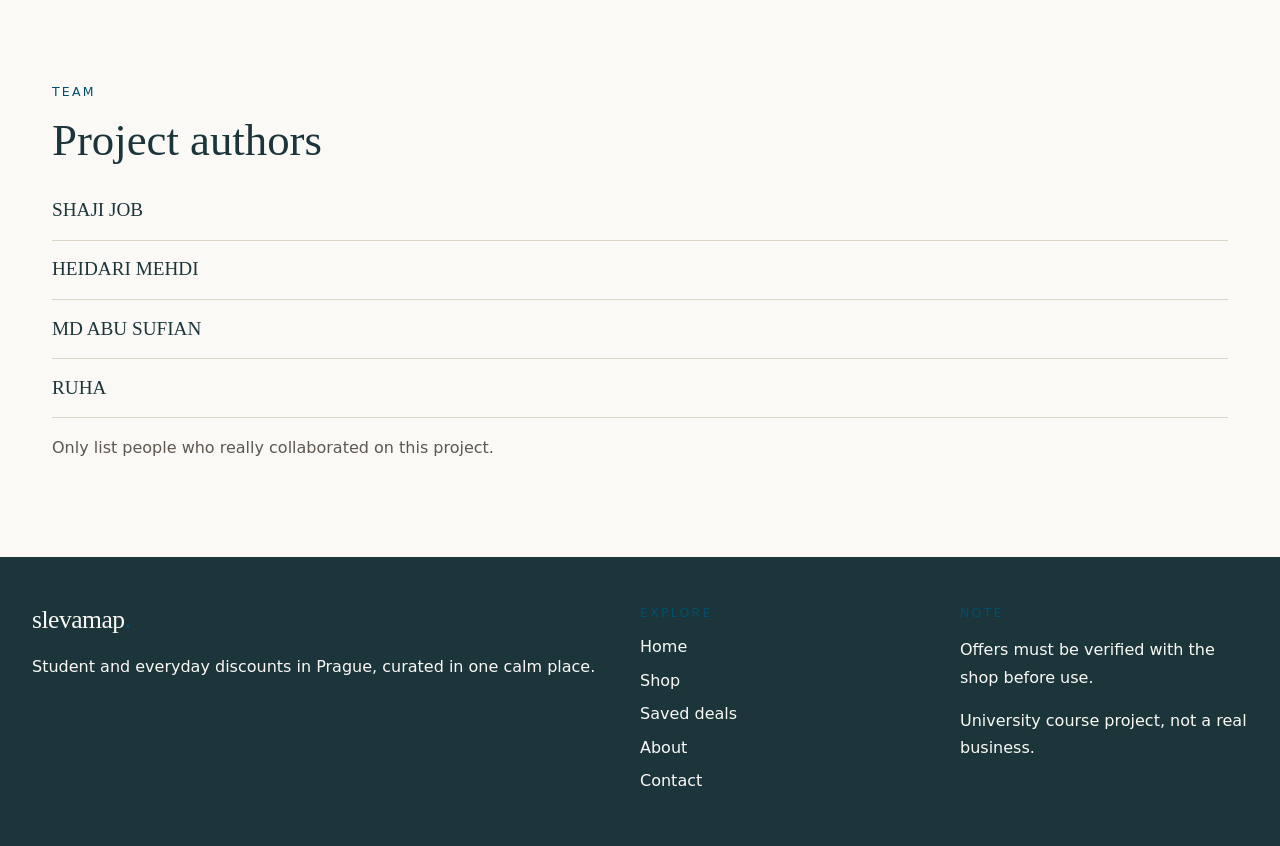
==== commit 5eab105f: "Short note on what changed" ====
--- a/index.html
+++ b/index.html
@@ -80,9 +80,10 @@
     <p class="eyebrow">Team</p>
     <h2 id="a">Project authors</h2>
     <ul class="authors">
-        <li>JOB SHAJI</li>
-        <li>HADRLI MEHEDI</li>
-        <li>[AUTHOR 3 - full name]</li>
+        <li>SHAJI JOB</li>
+        <li>HEIDARI MEHDI</li>
+        <li>MD ABU SUFIAN</li>
+        <LI>RUHA</LI>
     </ul>
     <p class="muted">Only list people who really collaborated on this project.</p>
 </section>
--- a/css/style.css
+++ b/css/style.css
@@ -53,7 +53,7 @@
 /* 4. SECTIONS ---------------------------------------------------------------- */
 main > .hero { display: grid; grid-template-columns: minmax(0, 1fr); gap: 2.5rem; align-items: center; width: 100vw; min-height: calc(100svh - 7rem); margin: 0 0 var(--gap) calc(50% - 50vw); padding: clamp(2rem, 7vw, 5rem) max(1.25rem, calc((100vw - 76rem) / 2)); background: var(--ink); }
 .home-page main > .hero { position: relative; z-index: 0; overflow: hidden; margin-bottom: 0; background: linear-gradient(90deg, rgba(17, 31, 35, .76) 0%, rgba(17, 31, 35, .60) 48%, rgba(17, 31, 35, .12) 100%), url("../images/Gemini_Generated_Image_6sksxf6sksxf6sks.jpg") center / cover no-repeat; }
-.home-page .plan-callout { position: relative; z-index: 1; max-width: 62rem; margin: -5rem auto var(--gap); box-shadow: 0 1.25rem 3rem rgba(27, 53, 59, .16); transition: transform .5s var(--ease), box-shadow .5s var(--ease); }
+.home-page .plan-callout { position: relative; z-index: 1; max-width: 62rem; margin: 3rem auto var(--gap); box-shadow: 0 1.25rem 3rem rgba(27, 53, 59, .16); transition: transform .5s var(--ease), box-shadow .5s var(--ease); }
 .home-page .plan-callout:hover { transform: translateY(-.35rem); box-shadow: 0 1.75rem 3.5rem rgba(27, 53, 59, .2); }
 .hero-text { max-width: 46rem; }
 .hero .eyebrow, .hero h1, .hero-text > p:not(.eyebrow), .hero .search label { color: var(--paper); }
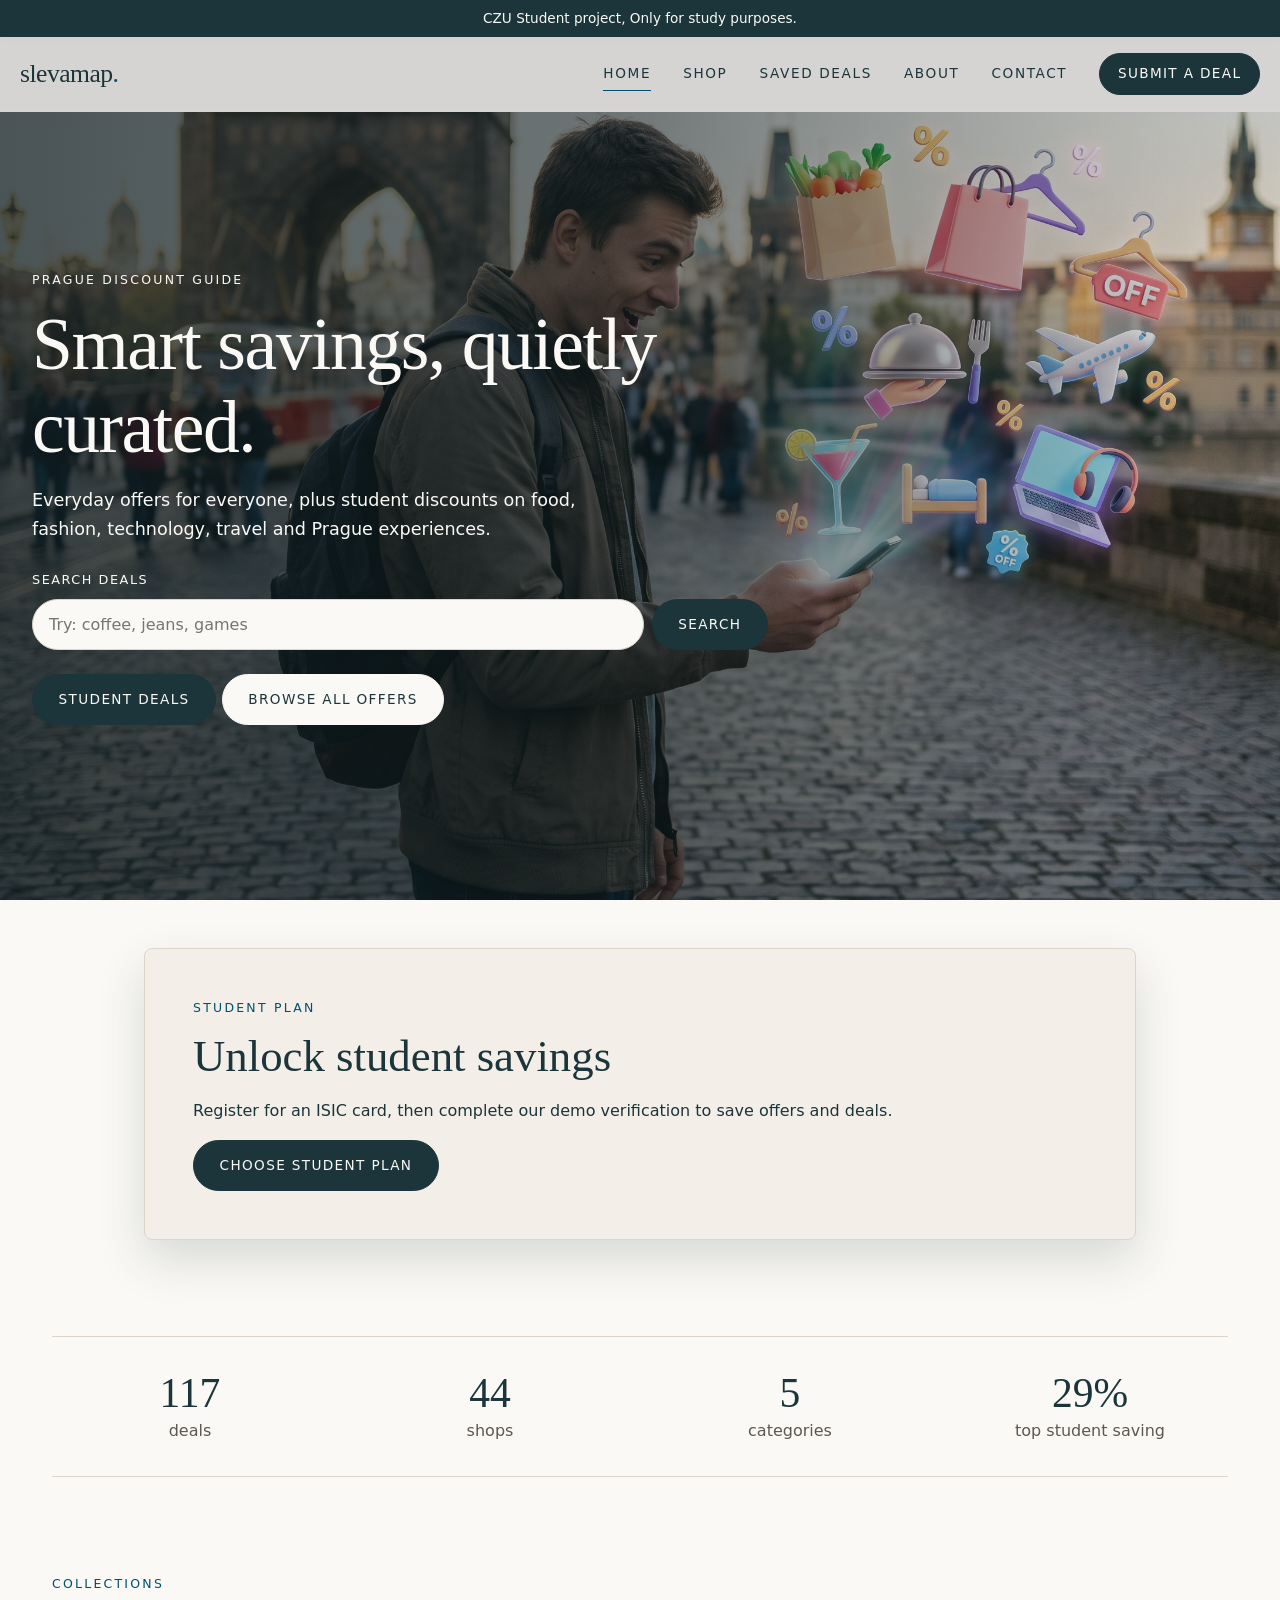
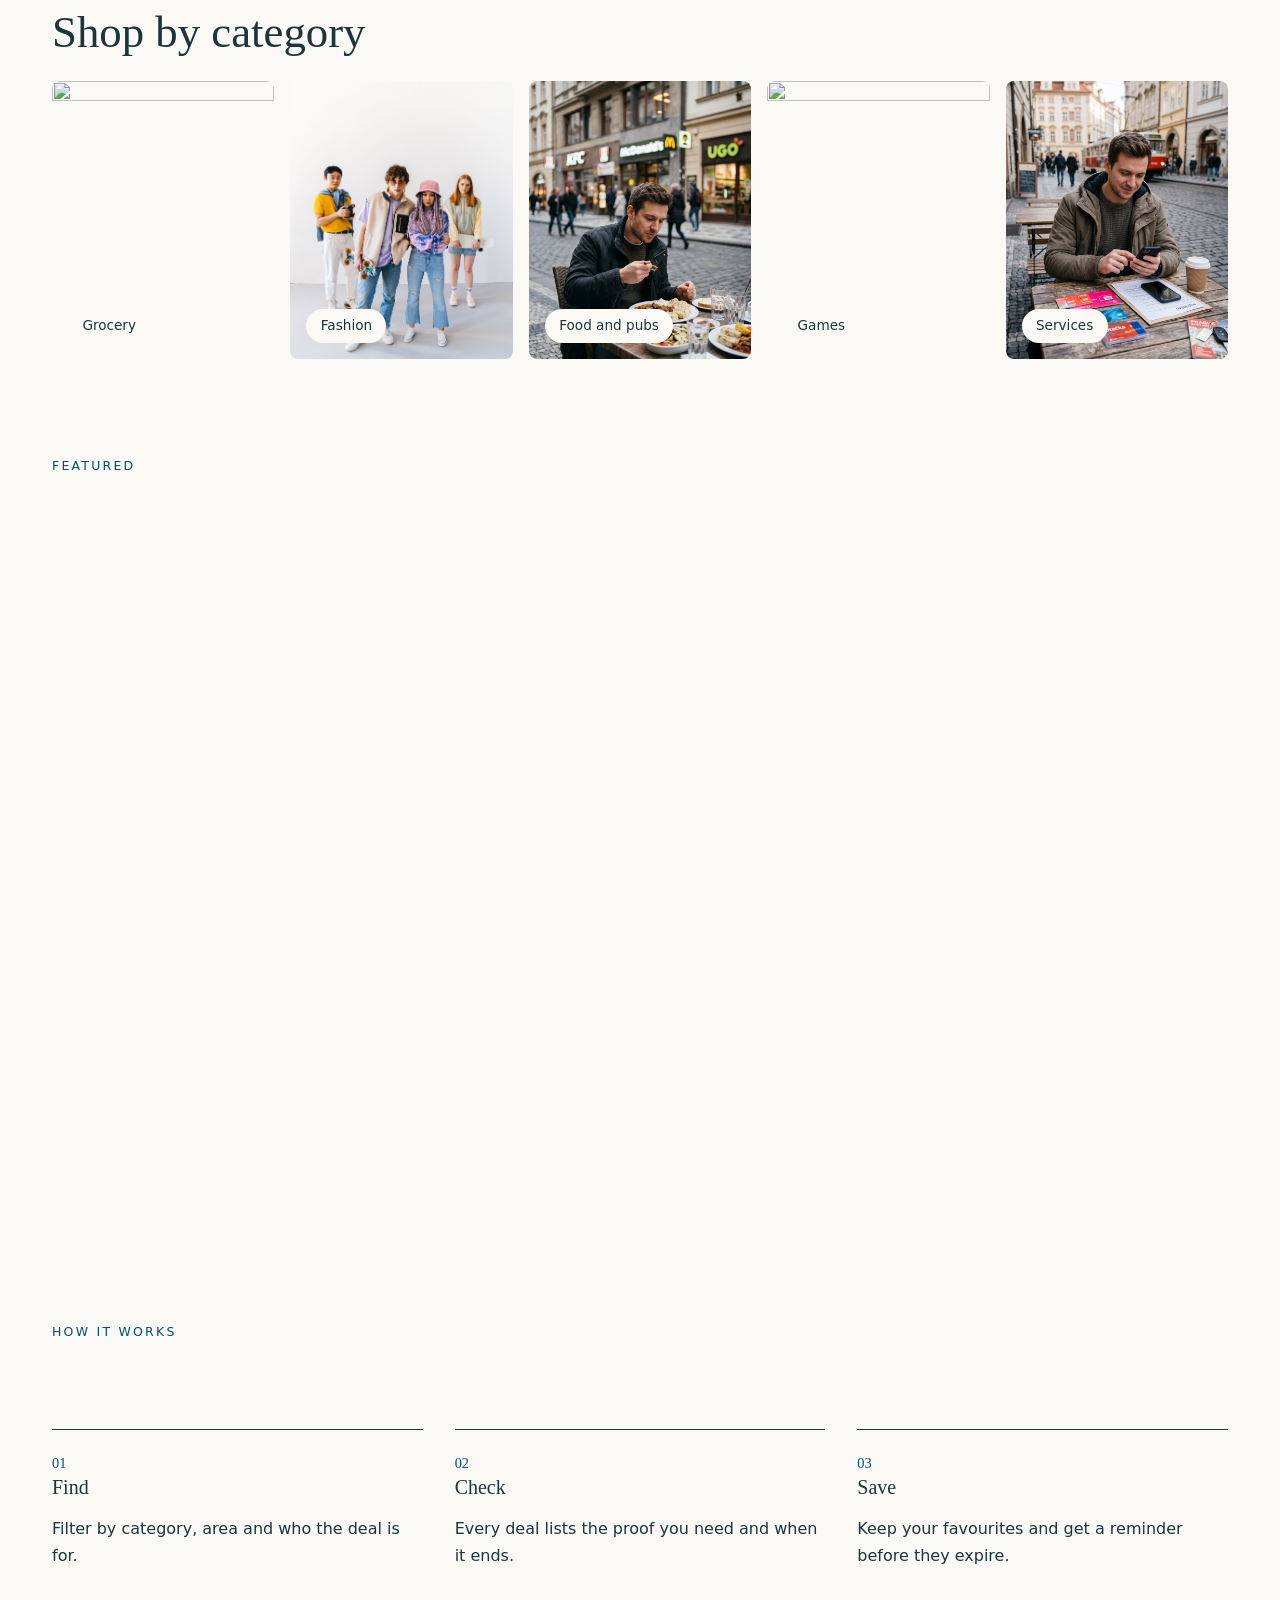
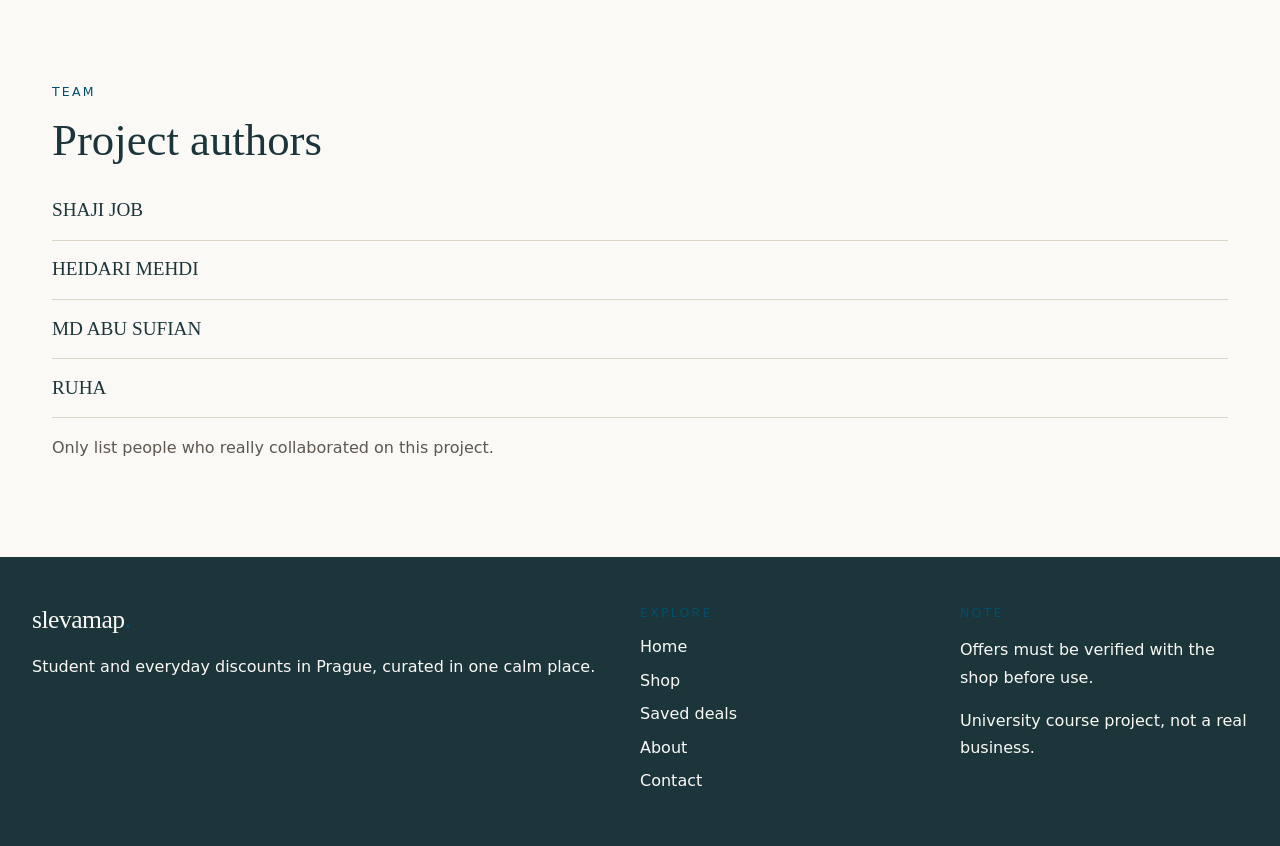
==== commit bcc8806d: "Part 1: SlevaMap Prague prototype" ====
--- a/index.html
+++ b/index.html
@@ -49,11 +49,11 @@
     <p class="eyebrow">Collections</p>
     <h2 id="c">Shop by category</h2>
     <ul class="tiles">
-        <li><a class="tile" href="deals.html#grocery"><img src="images/grocery-art.svg" alt="" width="400" height="500" loading="lazy"><span>Grocery</span></a></li>
-        <li><a class="tile" href="deals.html#fashion"><img src="images/fashion-art.svg" alt="" width="400" height="500" loading="lazy"><span>Fashion</span></a></li>
-        <li><a class="tile" href="deals.html#food"><img src="images/food-art.svg" alt="" width="400" height="500" loading="lazy"><span>Food and pubs</span></a></li>
-        <li><a class="tile" href="deals.html#games"><img src="images/games-art.svg" alt="" width="400" height="500" loading="lazy"><span>Games</span></a></li>
-        <li><a class="tile" href="deals.html#services"><img src="images/services-art.svg" alt="" width="400" height="500" loading="lazy"><span>Services</span></a></li>
+        <li><a class="tile" href="deals.html#grocery"><img src="images/GROCERY.JPG" alt="" width="400" height="500" loading="lazy"><span>Grocery</span></a></li>
+        <li><a class="tile" href="deals.html#fashion"><img src="images/FASHION.jpg" alt="" width="400" height="500" loading="lazy"><span>Fashion</span></a></li>
+        <li><a class="tile" href="deals.html#food"><img src="images/FOOD.jpg" alt="" width="400" height="500" loading="lazy"><span>Food and pubs</span></a></li>
+        <li><a class="tile" href="deals.html#games"><img src="images/GAME.JPG" alt="" width="400" height="500" loading="lazy"><span>Games</span></a></li>
+        <li><a class="tile" href="deals.html#services"><img src="images/SERVICE.jpg" alt="" width="400" height="500" loading="lazy"><span>Services</span></a></li>
     </ul>
 </section>
 <section aria-labelledby="f">
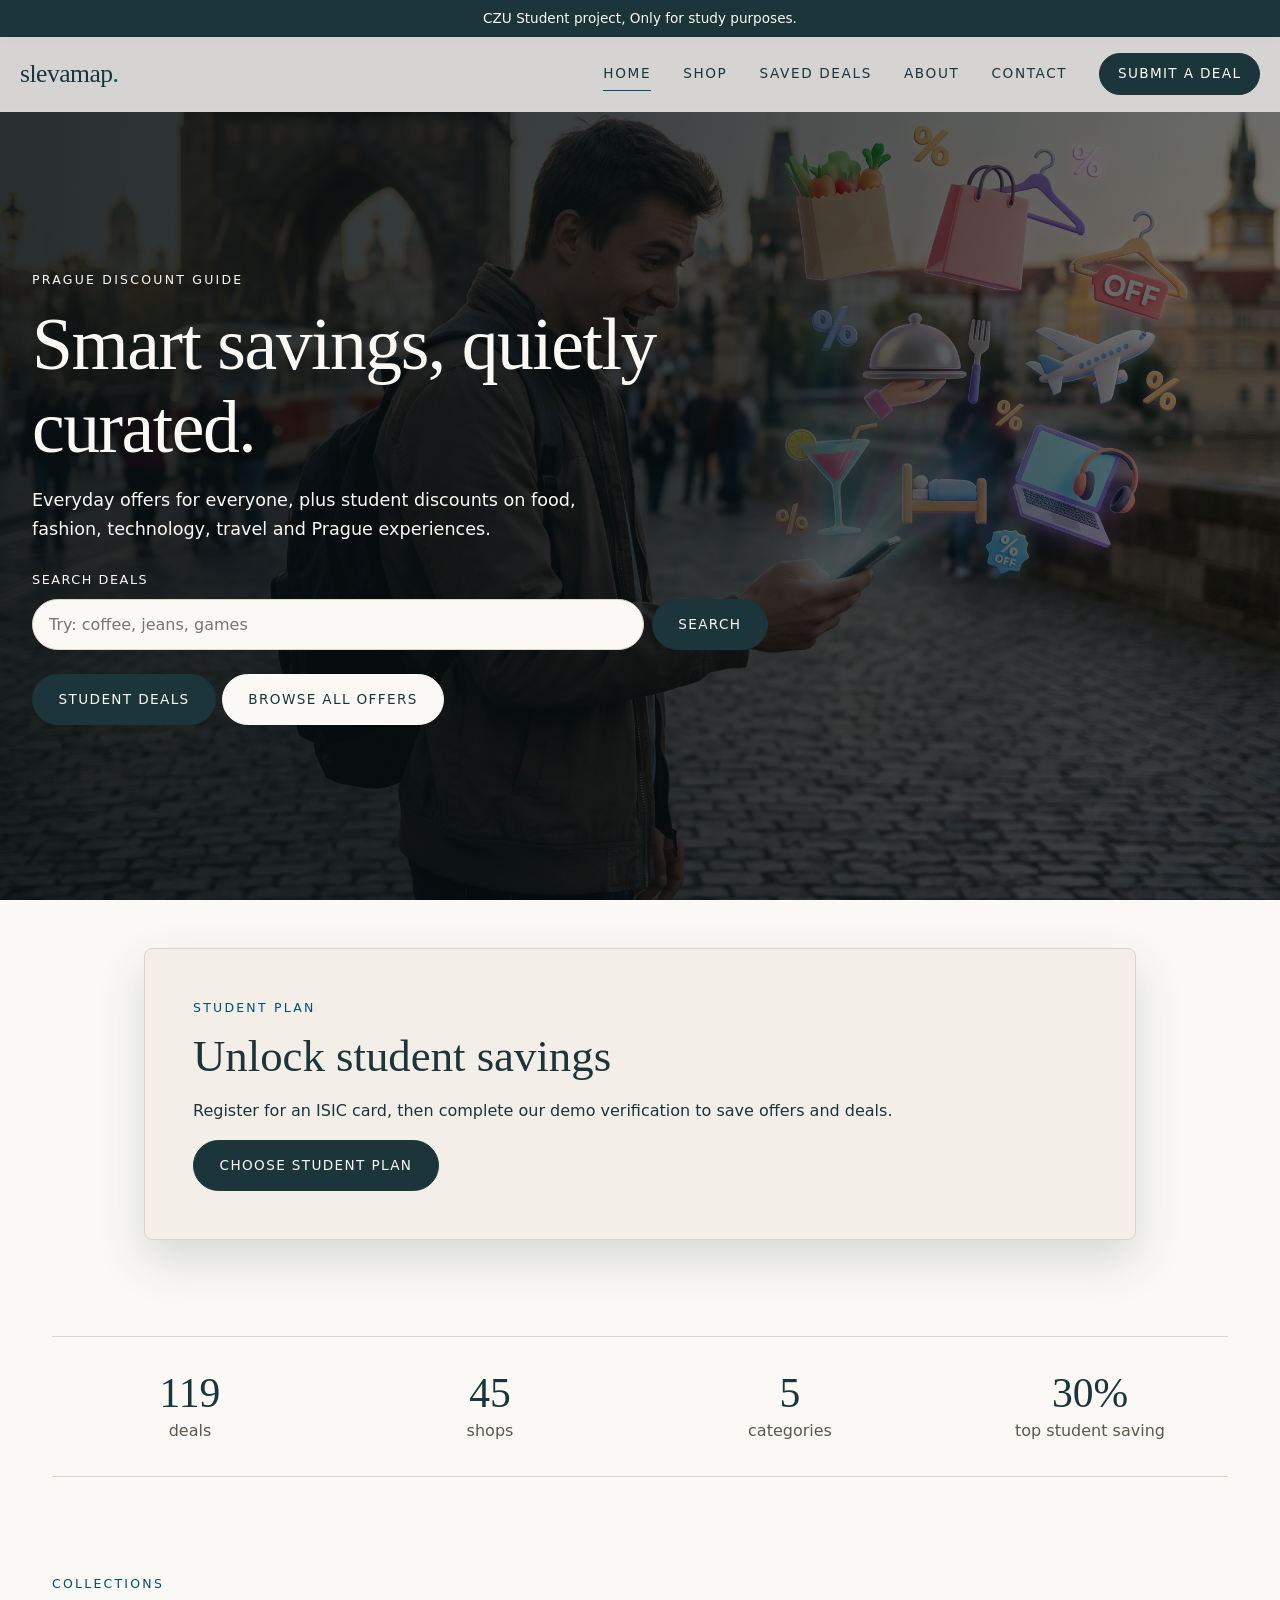
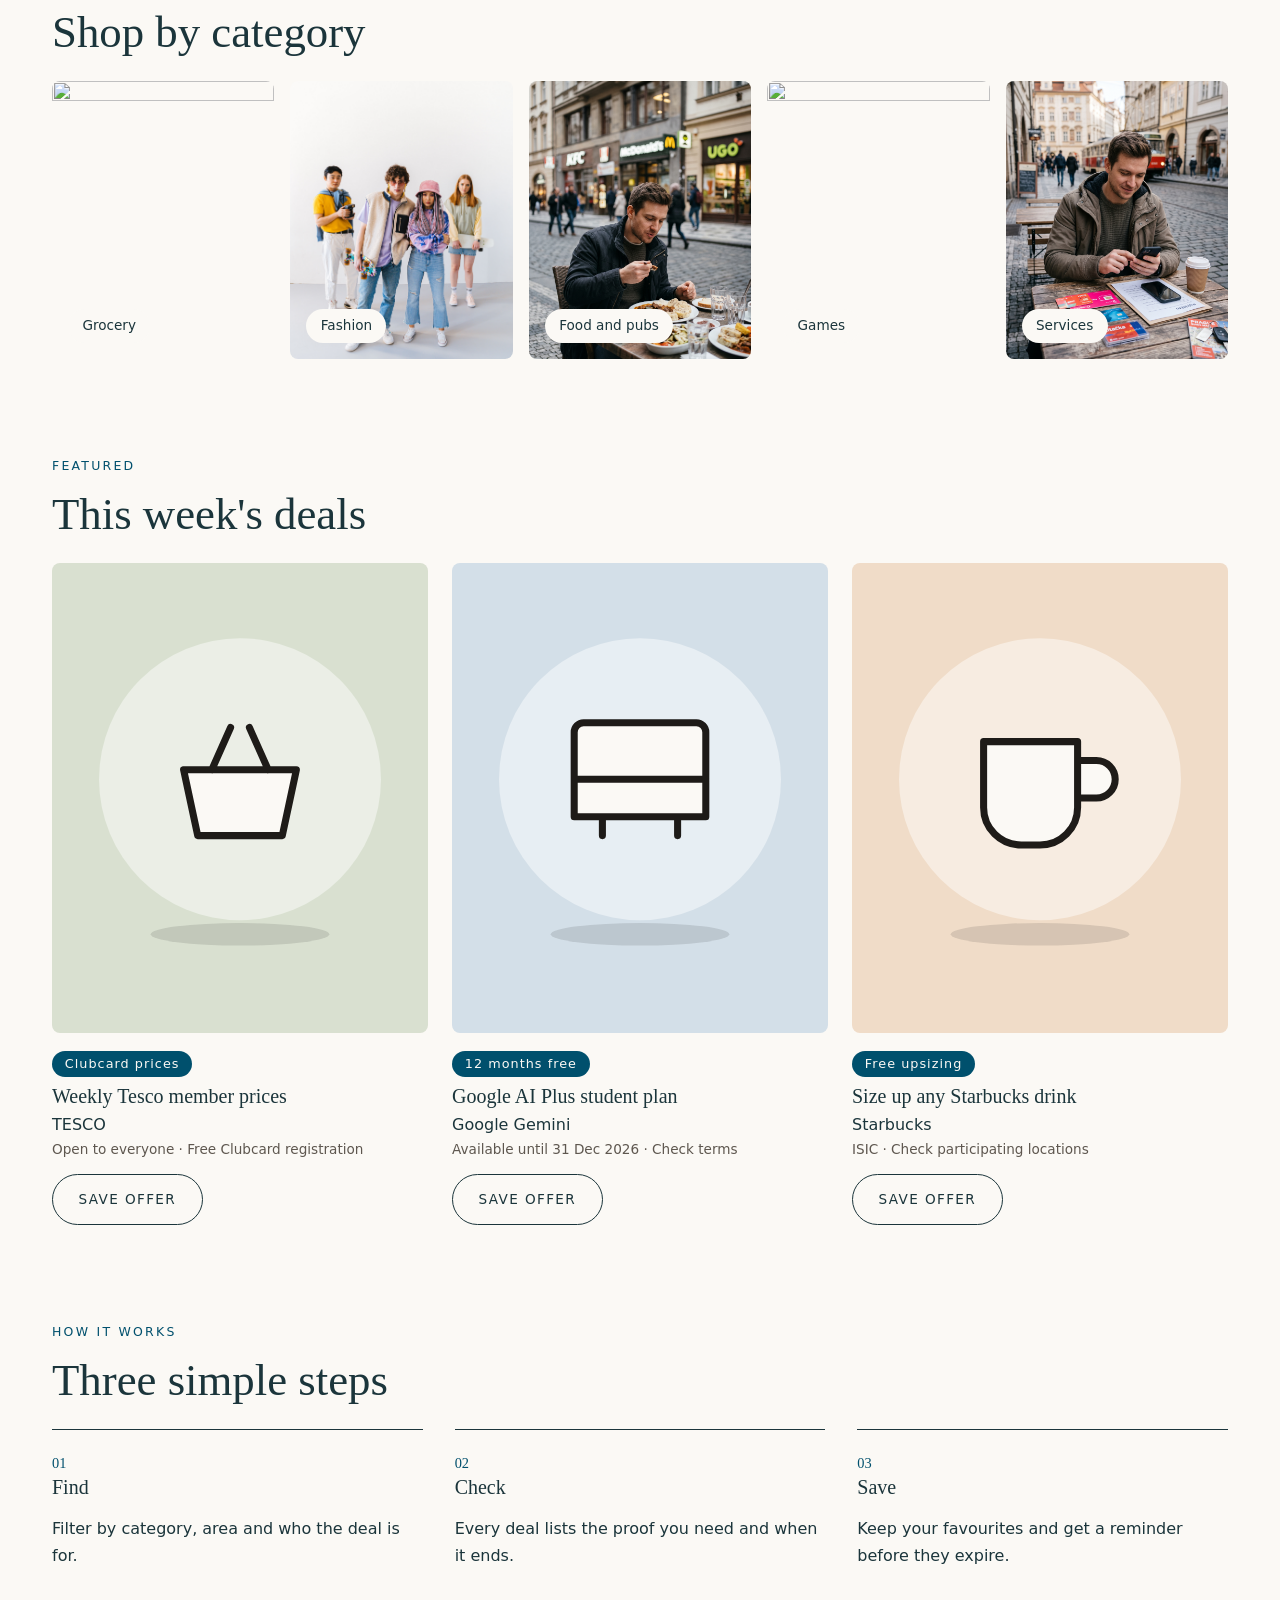
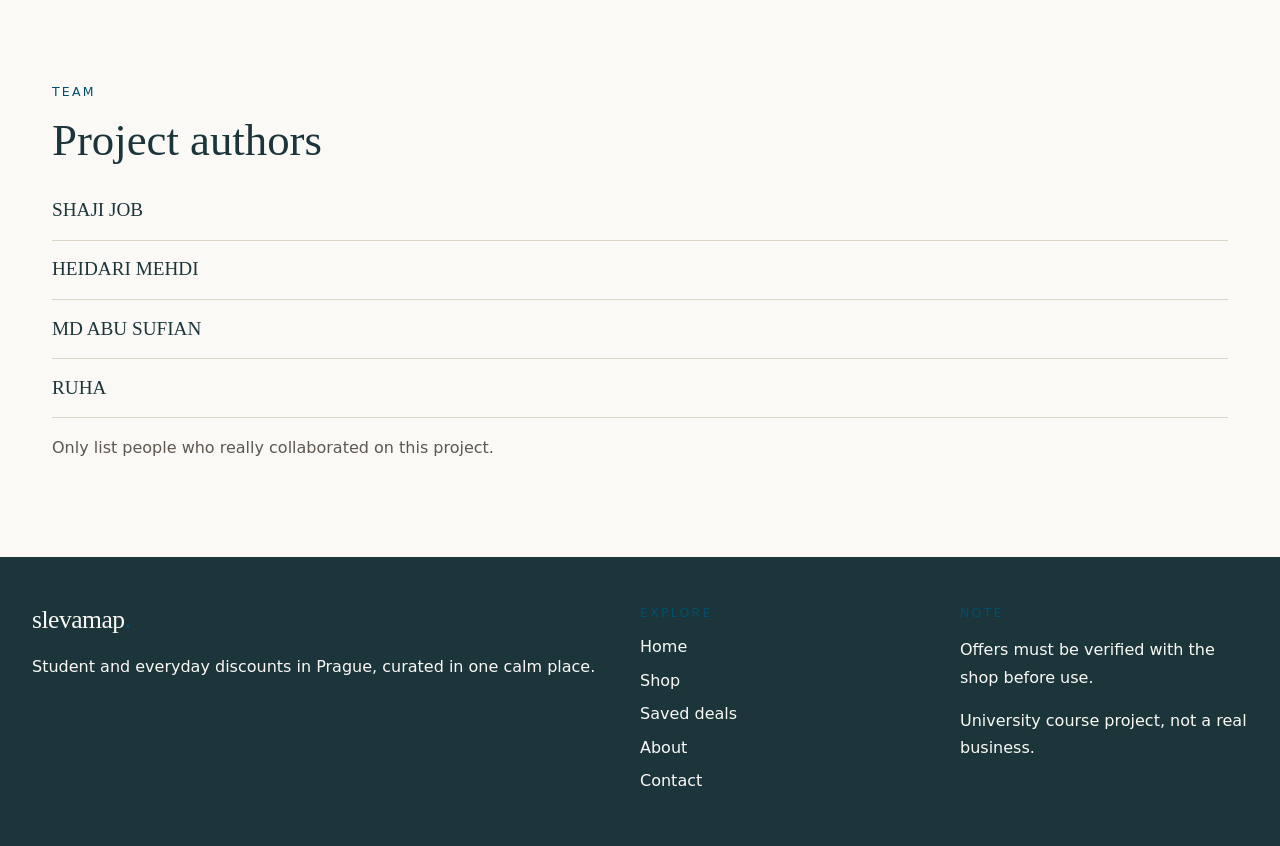
==== commit 473f4abe: "Part 1: SlevaMap Prague prototype" ====
--- a/index.html
+++ b/index.html
@@ -12,103 +12,161 @@
         <p class="notice">CZU Student project, Only for study purposes.</p>
         <header class="top">
             <a class="logo" href="index.html">slevamap<span>.</span></a>
-<button class="menu" aria-expanded="false" aria-controls="nav">Menu</button>
-<nav id="nav" aria-label="Main"><ul><li>
-    <a href="index.html" aria-current="page">Home</a></li>
-    <li><a href="deals.html">Shop</a></li><li><a href="saved.html">Saved deals</a></li><li><a href="about.html">About</a></li>
-    <li><a href="contact.html">Contact</a></li></ul><a class="btn small-btn" href="contact.html#submit">Submit a deal</a></nav>
-</header>
-<main id="main">
-    <section class="hero">
-        <div class="hero-text"><p class="eyebrow">Prague discount guide</p>
-            <h1>Smart savings, quietly curated.</h1>
-<p>Everyday offers for everyone, plus student discounts on food, fashion, technology, travel and Prague experiences.</p>
-<form class="search" action="deals.html" role="search">
-    <label for="q">Search deals</label>
-    <input id="q" name="q" type="search" placeholder="Try: coffee, jeans, games">
-    <button>Search</button>
-</form>
-<p><a class="btn" href="deals.html#student">Student deals</a> <a class="btn alt" href="deals.html">Browse all offers</a></p>
-</div>
-</section>
-<section class="plan-callout" aria-labelledby="student-plan-title">
-    <p class="eyebrow">Student plan</p>
-    <h2 id="student-plan-title">Unlock student savings</h2>
-    <p>Register for an ISIC card, then complete our demo verification to save offers and deals.</p>
-    <a class="btn" href="isic.html">Choose student plan</a>
-</section>
-<section class="stats" aria-label="Site numbers (example data)">
-    <ul>
-        <li><strong data-count="120">0</strong>deals</li>
-        <li><strong data-count="45">0</strong>shops</li>
-        <li><strong data-count="5">0</strong>categories</li>
-        <li><strong data-count="30" data-suffix="%">0</strong>top student saving</li>
-    </ul>
-</section>
-<section aria-labelledby="c">
-    <p class="eyebrow">Collections</p>
-    <h2 id="c">Shop by category</h2>
-    <ul class="tiles">
-        <li><a class="tile" href="deals.html#grocery"><img src="images/GROCERY.JPG" alt="" width="400" height="500" loading="lazy"><span>Grocery</span></a></li>
-        <li><a class="tile" href="deals.html#fashion"><img src="images/FASHION.jpg" alt="" width="400" height="500" loading="lazy"><span>Fashion</span></a></li>
-        <li><a class="tile" href="deals.html#food"><img src="images/FOOD.jpg" alt="" width="400" height="500" loading="lazy"><span>Food and pubs</span></a></li>
-        <li><a class="tile" href="deals.html#games"><img src="images/GAME.JPG" alt="" width="400" height="500" loading="lazy"><span>Games</span></a></li>
-        <li><a class="tile" href="deals.html#services"><img src="images/SERVICE.jpg" alt="" width="400" height="500" loading="lazy"><span>Services</span></a></li>
-    </ul>
-</section>
-<section aria-labelledby="f">
-    <p class="eyebrow">Featured</p>
-    <h2 id="f">This week's deals</h2>
-    <ul class="grid">
-        <li class="deal" data-cat="grocery" data-aud="everyone"><a class="media" href="https://www.itesco.cz/clubcard/" tabindex="-1" aria-hidden="true"><img src="images/grocery-art.svg" alt="" width="400" height="500" loading="lazy"></a>
-<div class="body">
-    <span class="tag">Clubcard prices</span><h3><a href="https://www.itesco.cz/clubcard/">Weekly Tesco member prices</a></h3><p>TESCO</p><p class="meta">Open to everyone · Free Clubcard registration</p></div></li><li class="deal" data-cat="tech" data-aud="student"><a class="media" href="https://www.isic.cz/slevy/cr/google-gemini/10104" tabindex="-1" aria-hidden="true"><img src="images/services-art.svg" alt="" width="400" height="500" loading="lazy"></a>
-<div class="body">
-    <span class="tag">12 months free</span><h3><a href="https://www.isic.cz/slevy/cr/google-gemini/10104">Google AI Plus student plan</a></h3><p>Google Gemini</p><p class="meta">Available until 31 Dec 2026 · Check terms</p></div></li><li class="deal" data-cat="food" data-aud="student"><a class="media" href="https://www.isic.cz/slevy/cr/starbucks/9265" tabindex="-1" aria-hidden="true"><img src="images/food-art.svg" alt="" width="400" height="500" loading="lazy"></a>
-<div class="body">
-    <span class="tag">Free upsizing</span><h3><a href="https://www.isic.cz/slevy/cr/starbucks/9265">Size up any Starbucks drink</a></h3><p>Starbucks</p><p class="meta">ISIC · Check participating locations</p></div></li></ul></section>
-<section aria-labelledby="h">
-    <p class="eyebrow">How it works</p>
-    <h2 id="h">Three simple steps</h2>
-    <ol class="steps">
-        <li><span class="num">01</span><h3>Find</h3><p>Filter by category, area and who the deal is for.</p></li>
-        <li><span class="num">02</span><h3>Check</h3><p>Every deal lists the proof you need and when it ends.</p></li>
-        <li><span class="num">03</span><h3>Save</h3><p>Keep your favourites and get a reminder before they expire.</p></li>
-    </ol>
-</section>
-<section aria-labelledby="a">
-    <p class="eyebrow">Team</p>
-    <h2 id="a">Project authors</h2>
-    <ul class="authors">
-        <li>SHAJI JOB</li>
-        <li>HEIDARI MEHDI</li>
-        <li>MD ABU SUFIAN</li>
-        <LI>RUHA</LI>
-    </ul>
-    <p class="muted">Only list people who really collaborated on this project.</p>
-</section>
-</main>
-<footer>
-    <div class="foot">
-        <div>
-            <a class="logo" href="index.html">slevamap<span>.</span></a>
-            <p>Student and everyday discounts in Prague, curated in one calm place.</p>
-        </div>
-        <nav aria-label="Footer">
-            <h2>Explore</h2>
-            <ul>
-                <li><a href="index.html" aria-current="page">Home</a></li>
-                <li><a href="deals.html">Shop</a></li>
-                <li><a href="saved.html">Saved deals</a></li>
-                <li><a href="about.html">About</a></li>
-                <li><a href="contact.html">Contact</a></li>
-            </ul>
-        </nav>
-        <div>
-            <h2>Note</h2>
-            <p>Offers must be verified with the shop before use.</p>
-            <p>University course project, not a real business.</p>
-        </div>
-    </div>
-</footer>
-<script src="js/app.js"></script></body></html>+            <button class="menu" aria-expanded="false" aria-controls="nav">Menu</button>
+            <nav id="nav" aria-label="Main">
+                <ul>
+                    <li><a href="index.html" aria-current="page">Home</a></li>
+                    <li><a href="deals.html">Shop</a></li>
+                    <li><a href="saved.html">Saved deals</a></li>
+                    <li><a href="about.html">About</a></li>
+                    <li><a href="contact.html">Contact</a></li>
+                </ul>
+                <a class="btn small-btn" href="contact.html#submit">Submit a deal</a>
+            </nav>
+        </header>
+
+        <main id="main">
+            <section class="hero">
+                <!-- =========================================================
+                     PUT YOUR VIDEO ADDRESS HERE (replace "videos/intro.mp4")
+                     Optional: replace poster="..." with your thumbnail image
+                     ========================================================= -->
+                <video class="hero-video" autoplay muted loop playsinline poster="C:\Users\jobsh\OneDrive\Documents\project iot\slevamap-Prague\images\Gemini_Generated_Image_6sksxf6sksxf6sks.jpg">
+                    <source src="C:\Users\jobsh\OneDrive\Documents\project iot\slevamap-Prague\videos\intro.mp4" type="video/mp4">
+                    Your browser does not support the video tag.
+                </video>
+                <div class="hero-overlay" aria-hidden="true"></div>
+
+                <div class="hero-text">
+                    <p class="eyebrow">Prague discount guide</p>
+                    <h1>Smart savings, quietly curated.</h1>
+                    <p>Everyday offers for everyone, plus student discounts on food, fashion, technology, travel and Prague experiences.</p>
+                    <form class="search" action="deals.html" role="search">
+                        <label for="q">Search deals</label>
+                        <input id="q" name="q" type="search" placeholder="Try: coffee, jeans, games">
+                        <button>Search</button>
+                    </form>
+                    <p>
+                        <a class="btn" href="deals.html#student">Student deals</a>
+                        <a class="btn alt" href="deals.html">Browse all offers</a>
+                    </p>
+                </div>
+            </section>
+
+            <section class="plan-callout" aria-labelledby="student-plan-title">
+                <p class="eyebrow">Student plan</p>
+                <h2 id="student-plan-title">Unlock student savings</h2>
+                <p>Register for an ISIC card, then complete our demo verification to save offers and deals.</p>
+                <a class="btn" href="isic.html">Choose student plan</a>
+            </section>
+
+            <section class="stats" aria-label="Site numbers (example data)">
+                <ul>
+                    <li><strong data-count="120">0</strong>deals</li>
+                    <li><strong data-count="45">0</strong>shops</li>
+                    <li><strong data-count="5">0</strong>categories</li>
+                    <li><strong data-count="30" data-suffix="%">0</strong>top student saving</li>
+                </ul>
+            </section>
+
+            <section aria-labelledby="c">
+                <p class="eyebrow">Collections</p>
+                <h2 id="c">Shop by category</h2>
+                <ul class="tiles">
+                    <li><a class="tile" href="deals.html#grocery"><img src="images/GROCERY.JPG" alt="" width="400" height="500" loading="lazy"><span>Grocery</span></a></li>
+                    <li><a class="tile" href="deals.html#fashion"><img src="images/FASHION.jpg" alt="" width="400" height="500" loading="lazy"><span>Fashion</span></a></li>
+                    <li><a class="tile" href="deals.html#food"><img src="images/FOOD.jpg" alt="" width="400" height="500" loading="lazy"><span>Food and pubs</span></a></li>
+                    <li><a class="tile" href="deals.html#games"><img src="images/GAME.JPG" alt="" width="400" height="500" loading="lazy"><span>Games</span></a></li>
+                    <li><a class="tile" href="deals.html#services"><img src="images/SERVICE.jpg" alt="" width="400" height="500" loading="lazy"><span>Services</span></a></li>
+                </ul>
+            </section>
+
+            <section aria-labelledby="f">
+                <p class="eyebrow">Featured</p>
+                <h2 id="f">This week's deals</h2>
+                <ul class="grid">
+                    <li class="deal" data-cat="grocery" data-aud="everyone">
+                        <a class="media" href="https://www.itesco.cz/clubcard/" tabindex="-1" aria-hidden="true">
+                            <img src="images/grocery-art.svg" alt="" width="400" height="500" loading="lazy">
+                        </a>
+                        <div class="body">
+                            <span class="tag">Clubcard prices</span>
+                            <h3><a href="https://www.itesco.cz/clubcard/">Weekly Tesco member prices</a></h3>
+                            <p>TESCO</p>
+                            <p class="meta">Open to everyone · Free Clubcard registration</p>
+                        </div>
+                    </li>
+                    <li class="deal" data-cat="tech" data-aud="student">
+                        <a class="media" href="https://www.isic.cz/slevy/cr/google-gemini/10104" tabindex="-1" aria-hidden="true">
+                            <img src="images/services-art.svg" alt="" width="400" height="500" loading="lazy">
+                        </a>
+                        <div class="body">
+                            <span class="tag">12 months free</span>
+                            <h3><a href="https://www.isic.cz/slevy/cr/google-gemini/10104">Google AI Plus student plan</a></h3>
+                            <p>Google Gemini</p>
+                            <p class="meta">Available until 31 Dec 2026 · Check terms</p>
+                        </div>
+                    </li>
+                    <li class="deal" data-cat="food" data-aud="student">
+                        <a class="media" href="https://www.isic.cz/slevy/cr/starbucks/9265" tabindex="-1" aria-hidden="true">
+                            <img src="images/food-art.svg" alt="" width="400" height="500" loading="lazy">
+                        </a>
+                        <div class="body">
+                            <span class="tag">Free upsizing</span>
+                            <h3><a href="https://www.isic.cz/slevy/cr/starbucks/9265">Size up any Starbucks drink</a></h3>
+                            <p>Starbucks</p>
+                            <p class="meta">ISIC · Check participating locations</p>
+                        </div>
+                    </li>
+                </ul>
+            </section>
+
+            <section aria-labelledby="h">
+                <p class="eyebrow">How it works</p>
+                <h2 id="h">Three simple steps</h2>
+                <ol class="steps">
+                    <li><span class="num">01</span><h3>Find</h3><p>Filter by category, area and who the deal is for.</p></li>
+                    <li><span class="num">02</span><h3>Check</h3><p>Every deal lists the proof you need and when it ends.</p></li>
+                    <li><span class="num">03</span><h3>Save</h3><p>Keep your favourites and get a reminder before they expire.</p></li>
+                </ol>
+            </section>
+
+            <section aria-labelledby="a">
+                <p class="eyebrow">Team</p>
+                <h2 id="a">Project authors</h2>
+                <ul class="authors">
+                    <li>SHAJI JOB</li>
+                    <li>HEIDARI MEHDI</li>
+                    <li>MD ABU SUFIAN</li>
+                    <li>RUHA</li>
+                </ul>
+                <p class="muted">Only list people who really collaborated on this project.</p>
+            </section>
+        </main>
+
+        <footer>
+            <div class="foot">
+                <div>
+                    <a class="logo" href="index.html">slevamap<span>.</span></a>
+                    <p>Student and everyday discounts in Prague, curated in one calm place.</p>
+                </div>
+                <nav aria-label="Footer">
+                    <h2>Explore</h2>
+                    <ul>
+                        <li><a href="index.html" aria-current="page">Home</a></li>
+                        <li><a href="deals.html">Shop</a></li>
+                        <li><a href="saved.html">Saved deals</a></li>
+                        <li><a href="about.html">About</a></li>
+                        <li><a href="contact.html">Contact</a></li>
+                    </ul>
+                </nav>
+                <div>
+                    <h2>Note</h2>
+                    <p>Offers must be verified with the shop before use.</p>
+                    <p>University course project, not a real business.</p>
+                </div>
+            </div>
+        </footer>
+        <script src="js/app.js"></script>
+    </body>
+</html>
--- a/css/style.css
+++ b/css/style.css
@@ -183,3 +183,29 @@
   .home-page main > .hero { background-attachment: scroll; }
   .home-page .plan-callout { transition: none; }
 }
+.hero {
+    position: relative;
+    overflow: hidden;
+}
+
+.hero-video {
+    position: absolute;
+    inset: 0;
+    width: 100%;
+    height: 100%;
+    object-fit: cover;
+    z-index: 0;
+}
+
+.hero-overlay {
+    position: absolute;
+    inset: 0;
+    background: rgba(0, 0, 0, 0.45);
+    z-index: 1;
+}
+
+.hero-text {
+    position: relative;
+    z-index: 2;
+    color: #ffffff;
+}
